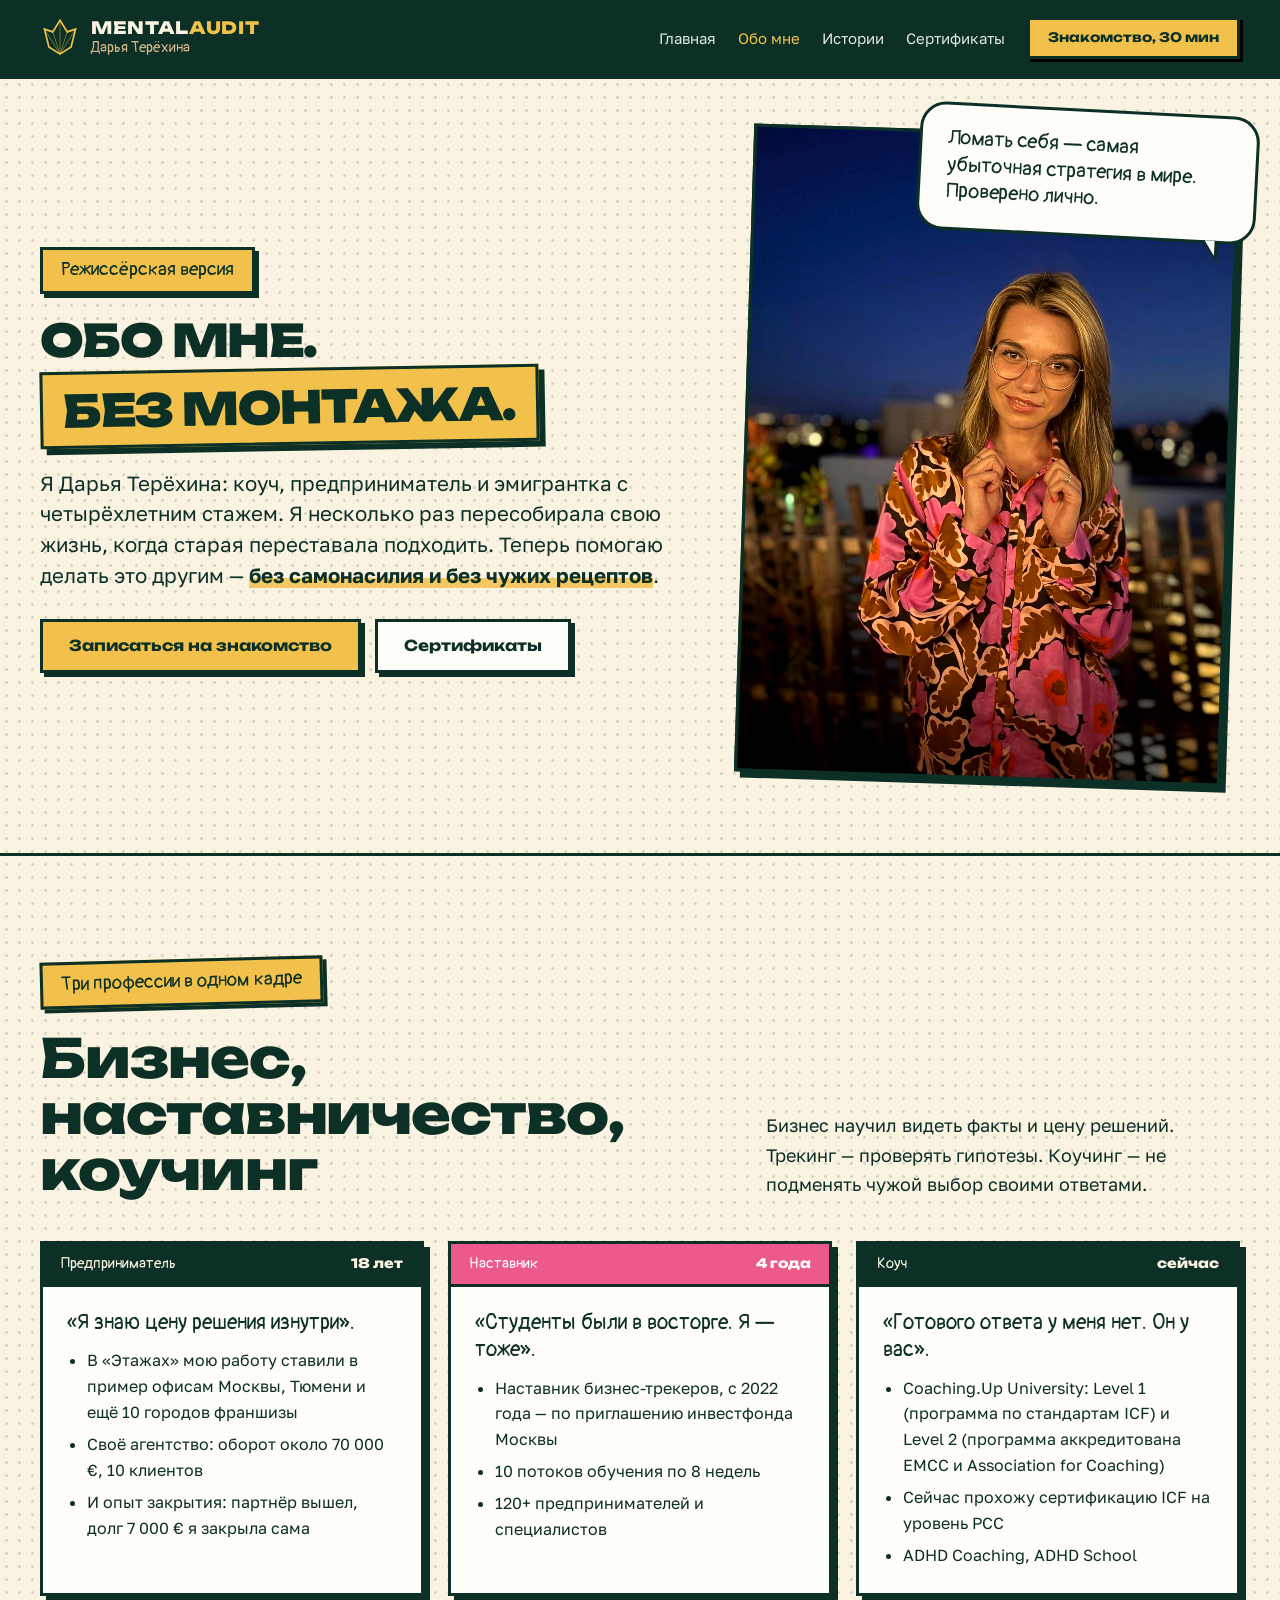
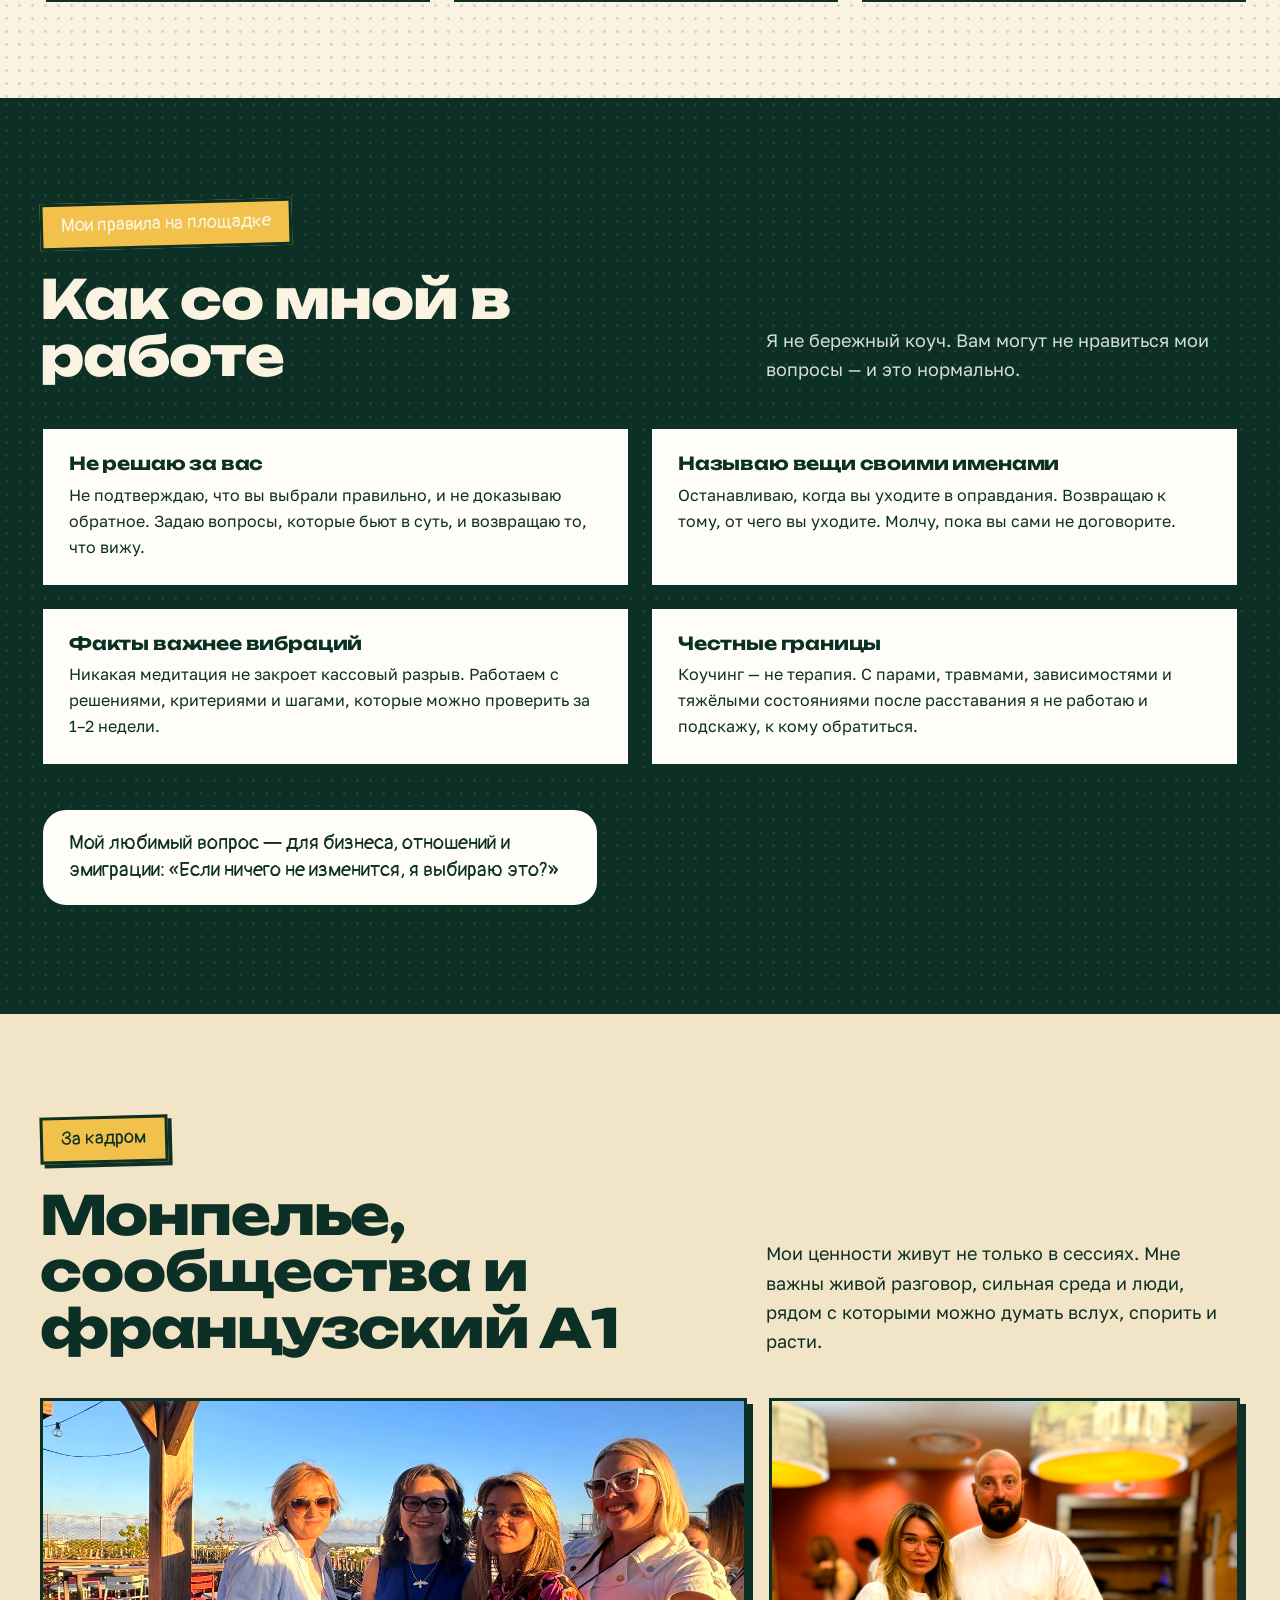
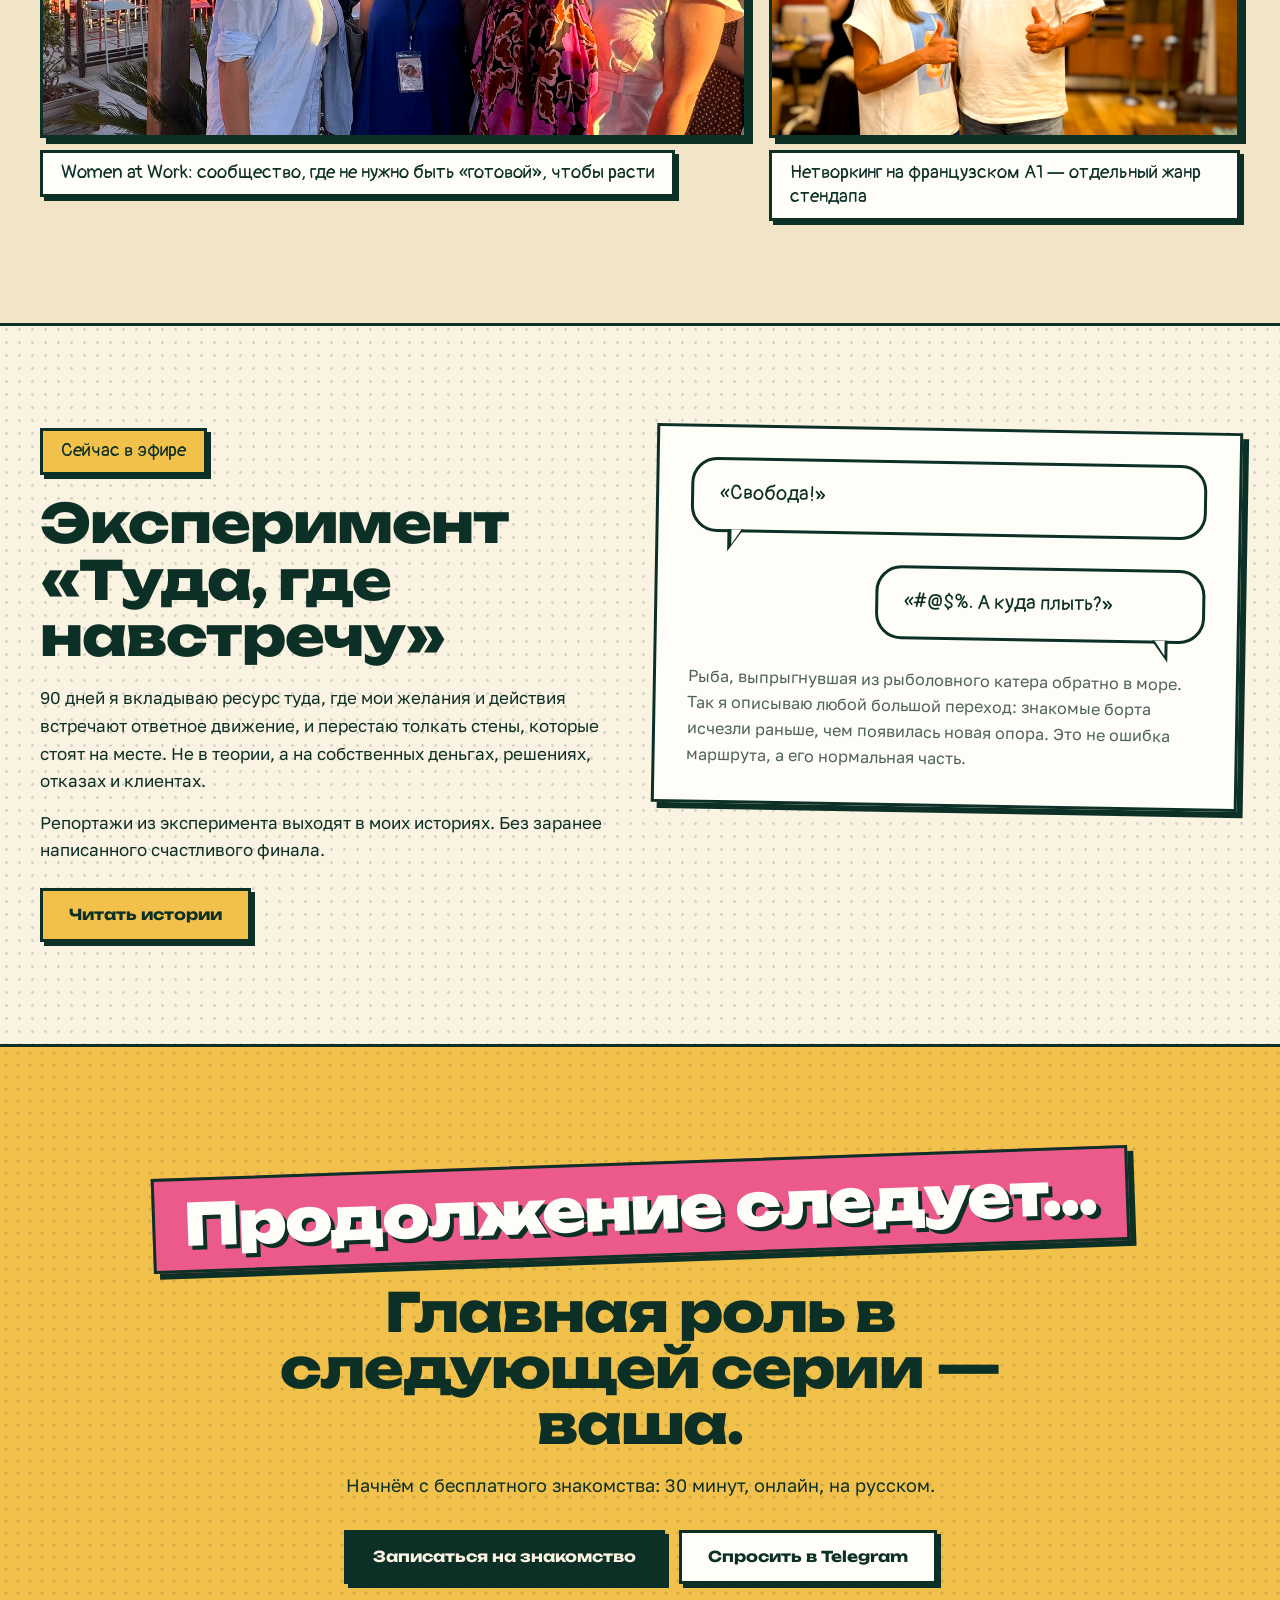
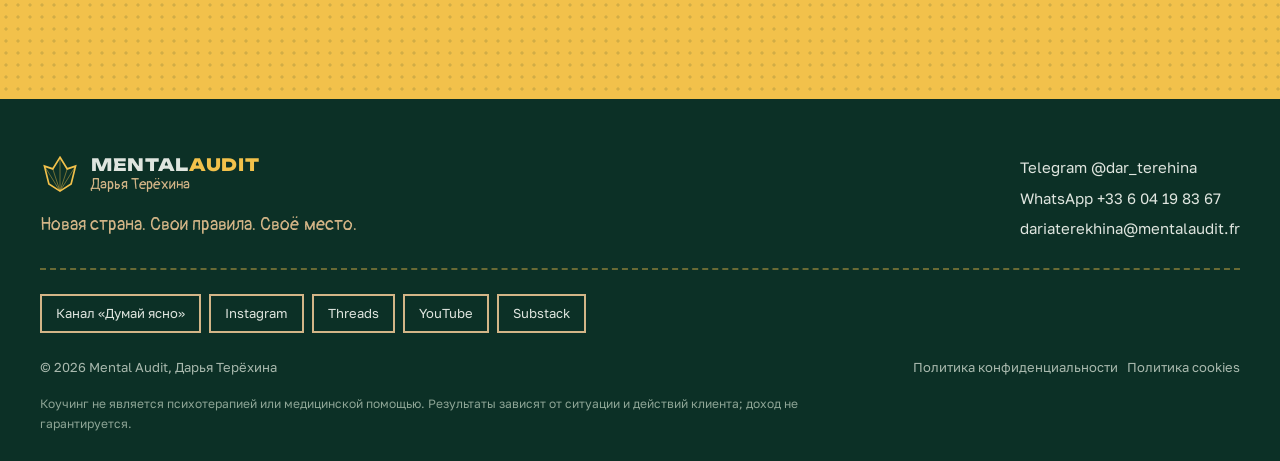
==== about.html @ e83bd6ad "Заголовки-плашки: место для Ё, одинаковые отступы на всех страницах Co-Authored-By: Claude Opus 5.5 " ====
<!doctype html>
<html lang="ru">
<head>
<meta charset="utf-8">
<meta name="viewport" content="width=device-width, initial-scale=1">
<meta name="color-scheme" content="light">
<meta name="theme-color" content="#0c3026">
<title>Обо мне. Режиссёрская версия | Дарья Терёхина, коуч для эмигрантов</title>
<meta name="description" content="Дарья Терёхина: 18 лет в бизнесе, 4 года наставничества, 4 года в эмиграции во Франции. Коучинг для эмигрантов без чужих рецептов.">
<meta property="og:title" content="Новая страна. Свои правила. Своё место.">
<meta property="og:description" content="Коуч для эмигрантов: работа, доход и жизнь в новой стране на своих условиях.">
<meta property="og:image" content="https://mentalaudit.fr/images/daria-portrait-collar.jpg">
<link rel="icon" type="image/svg+xml" href="mark.svg">
<link rel="preconnect" href="https://fonts.googleapis.com">
<link rel="preconnect" href="https://fonts.gstatic.com" crossorigin>
<link href="https://fonts.googleapis.com/css2?family=Golos+Text:wght@400;600;700&family=Pangolin&family=Unbounded:wght@700;800;900&display=swap" rel="stylesheet">
<link rel="stylesheet" href="style.css?v=20261119f">
</head>
<body>
<a class="skip" href="#main">К содержанию</a>
<header class="masthead">
  <div class="wrap">
    <a class="logo" href="index.html" aria-label="Mental Audit, на главную">
      <svg viewBox="0 0 72 72" fill="none" aria-hidden="true"><path d="M36 4 49 25 64 20 56 52 36 65 16 52 8 20 23 25 36 4Z" stroke="currentColor" stroke-width="3"/><path d="M36 4v61M8 20l28 45 28-45M23 25l13 40 13-40" stroke="currentColor" stroke-opacity=".5" stroke-width="1.6"/></svg>
      <span><b>MENTAL<span>AUDIT</span></b><small>Дарья Терёхина</small></span>
    </a>
    <nav class="nav" aria-label="Основная навигация">
      <a href="index.html">Главная</a>
      <a href="about.html" aria-current="page">Обо мне</a>
      <a href="blog.html">Истории</a>
      <a href="certificates.html">Сертификаты</a>
      <a class="btn btn-gold" href="https://cal.com/daria-mentalaudit/%D1%81%D0%B5%D1%81%D1%81%D0%B8%D1%8F-%D0%B7%D0%BD%D0%B0%D0%BA%D0%BE%D0%BC%D1%81%D1%82%D0%B2%D0%BE" target="_blank" rel="noopener">Знакомство, 30 мин</a>
    </nav>
  </div>
</header>

<main id="main">

<section class="subcover subcover-split">
  <div class="wrap cover-grid">
    <div>
      <span class="caption">Режиссёрская версия</span>
      <h1>Обо мне. <span>Без монтажа.</span></h1>
      <p class="lead">Я Дарья Терёхина: коуч, предприниматель и эмигрантка с четырёхлетним стажем. Я несколько раз пересобирала свою жизнь, когда старая переставала подходить. Теперь помогаю делать это другим — <strong>без самонасилия и без чужих рецептов</strong>.</p>
      <div class="cta-row">
        <a class="btn btn-gold" href="https://cal.com/daria-mentalaudit/%D1%81%D0%B5%D1%81%D1%81%D0%B8%D1%8F-%D0%B7%D0%BD%D0%B0%D0%BA%D0%BE%D0%BC%D1%81%D1%82%D0%B2%D0%BE" target="_blank" rel="noopener">Записаться на знакомство</a>
        <a class="btn" href="certificates.html">Сертификаты</a>
      </div>
    </div>
    <div class="cover-art">
      <div class="panel halftone cover-photo"><img src="images/daria-portrait.jpg" alt="Портрет Дарьи Терёхиной" fetchpriority="high"></div>
      <p class="bubble tail-right">Ломать себя — самая убыточная стратегия в мире. Проверено лично.</p>
    </div>
  </div>
</section>

<section class="scene">
  <div class="wrap">
    <div class="scene-head">
      <span class="caption">Три профессии в одном кадре</span>
      <h2>Бизнес, наставничество, коучинг</h2>
      <p>Бизнес научил видеть факты и цену решений. Трекинг — проверять гипотезы. Коучинг — не подменять чужой выбор своими ответами.</p>
    </div>
    <div class="seasons">
      <article class="frame season">
        <div class="frame-top"><span>Предприниматель</span><b>18 лет</b></div>
        <div class="frame-body">
          <p class="q">«Я знаю цену решения изнутри».</p>
          <ul><li>В «Этажах» мою работу ставили в пример офисам Москвы, Тюмени и ещё 10 городов франшизы</li><li>Своё агентство: оборот около 70 000 €, 10 клиентов</li><li>И опыт закрытия: партнёр вышел, долг 7 000 € я закрыла сама</li></ul>
        </div>
      </article>
      <article class="frame season">
        <div class="frame-top"><span>Наставник</span><b>4 года</b></div>
        <div class="frame-body">
          <p class="q">«Студенты были в восторге. Я — тоже».</p>
          <ul><li>Наставник бизнес-трекеров, с 2022 года — по приглашению инвестфонда Москвы</li><li>10 потоков обучения по 8 недель</li><li>120+ предпринимателей и специалистов</li></ul>
        </div>
      </article>
      <article class="frame season">
        <div class="frame-top"><span>Коуч</span><b>сейчас</b></div>
        <div class="frame-body">
          <p class="q">«Готового ответа у меня нет. Он у вас».</p>
          <ul><li>Coaching.Up University: Level 1 (программа по стандартам ICF) и Level 2 (программа аккредитована EMCC и Association for Coaching)</li><li>Сейчас прохожу сертификацию ICF на уровень PCC</li><li>ADHD Coaching, ADHD School</li></ul>
        </div>
      </article>
    </div>
  </div>
</section>

<section class="scene scene-ink">
  <div class="wrap">
    <div class="scene-head">
      <span class="caption">Мои правила на площадке</span>
      <h2>Как со мной в работе</h2>
      <p>Я не бережный коуч. Вам могут не нравиться мои вопросы — и это нормально.</p>
    </div>
    <div class="values">
      <article class="panel"><h3>Не решаю за вас</h3><p>Не подтверждаю, что вы выбрали правильно, и не доказываю обратное. Задаю вопросы, которые бьют в суть, и возвращаю то, что вижу.</p></article>
      <article class="panel"><h3>Называю вещи своими именами</h3><p>Останавливаю, когда вы уходите в оправдания. Возвращаю к тому, от чего вы уходите. Молчу, пока вы сами не договорите.</p></article>
      <article class="panel"><h3>Факты важнее вибраций</h3><p>Никакая медитация не закроет кассовый разрыв. Работаем с решениями, критериями и шагами, которые можно проверить за 1–2 недели.</p></article>
      <article class="panel"><h3>Честные границы</h3><p>Коучинг — не терапия. С парами, травмами, зависимостями и тяжёлыми состояниями после расставания я не работаю и подскажу, к кому обратиться.</p></article>
    </div>
    <div class="strip-out">
      <p class="bubble no-tail" style="color:var(--ink)">Мой любимый вопрос — для бизнеса, отношений и эмиграции: «Если ничего не изменится, я выбираю это?»</p>
    </div>
  </div>
</section>

<section class="scene scene-paper2">
  <div class="wrap">
    <div class="scene-head">
      <span class="caption">За кадром</span>
      <h2>Монпелье, сообщества и французский А1</h2>
      <p>Мои ценности живут не только в сессиях. Мне важны живой разговор, сильная среда и люди, рядом с которыми можно думать вслух, спорить и расти.</p>
    </div>
    <div class="photo-row">
      <figure><div class="halftone"><img src="images/daria-community.jpg" alt="Дарья на встрече женского предпринимательского сообщества Women at Work" loading="lazy"></div><figcaption class="caption paper">Women at Work: сообщество, где не нужно быть «готовой», чтобы расти</figcaption></figure>
      <figure><div class="halftone"><img src="images/daria-networking.jpg" alt="Дарья на профессиональной встрече" loading="lazy" style="object-position:center 25%"></div><figcaption class="caption paper">Нетворкинг на французском А1 — отдельный жанр стендапа</figcaption></figure>
    </div>
  </div>
</section>

<section class="scene">
  <div class="wrap two">
    <div>
      <span class="caption">Сейчас в эфире</span>
      <h2 style="margin:20px 0 20px">Эксперимент «Туда, где навстречу»</h2>
      <p>90 дней я вкладываю ресурс туда, где мои желания и действия встречают ответное движение, и перестаю толкать стены, которые стоят на месте. Не в теории, а на собственных деньгах, решениях, отказах и клиентах.</p>
      <p>Репортажи из эксперимента выходят в моих историях. Без заранее написанного счастливого финала.</p>
      <div class="cta-row" style="margin-top:24px"><a class="btn btn-gold" href="blog.html">Читать истории</a></div>
    </div>
    <div class="panel panel-pad" style="transform:rotate(1deg)">
      <p class="bubble">«Свобода!»</p>
      <p class="bubble tail-right" style="margin:30px 0 0 auto;max-width:330px">«#@$%. А куда плыть?»</p>
      <p class="narr" style="margin-top:28px;font-size:16px;color:var(--muted)">Рыба, выпрыгнувшая из рыболовного катера обратно в море. Так я описываю любой большой переход: знакомые борта исчезли раньше, чем появилась новая опора. Это не ошибка маршрута, а его нормальная часть.</p>
    </div>
  </div>
</section>

<section class="finale scene-gold">
  <div class="wrap">
    <span class="sfx">Продолжение следует…</span>
    <h2>Главная роль в следующей серии — ваша.</h2>
    <p>Начнём с бесплатного знакомства: 30 минут, онлайн, на русском.</p>
    <div class="cta-row">
      <a class="btn btn-ink" href="https://cal.com/daria-mentalaudit/%D1%81%D0%B5%D1%81%D1%81%D0%B8%D1%8F-%D0%B7%D0%BD%D0%B0%D0%BA%D0%BE%D0%BC%D1%81%D1%82%D0%B2%D0%BE" target="_blank" rel="noopener">Записаться на знакомство</a>
      <a class="btn" href="https://t.me/dar_terehina" target="_blank" rel="noopener">Спросить в Telegram</a>
    </div>
  </div>
</section>
</main>

<footer class="footer">
  <div class="wrap">
    <div class="footer-top">
      <div>
        <a class="logo" href="index.html"><svg viewBox="0 0 72 72" fill="none" aria-hidden="true"><path d="M36 4 49 25 64 20 56 52 36 65 16 52 8 20 23 25 36 4Z" stroke="currentColor" stroke-width="3"/><path d="M36 4v61M8 20l28 45 28-45M23 25l13 40 13-40" stroke="currentColor" stroke-opacity=".5" stroke-width="1.6"/></svg><span><b>MENTAL<span>AUDIT</span></b><small>Дарья Терёхина</small></span></a>
        <p>Новая страна. Свои правила. Своё место.</p>
      </div>
      <div class="footer-contacts">
        <a href="https://t.me/dar_terehina" target="_blank" rel="noopener">Telegram @dar_terehina</a>
        <a href="https://wa.me/33604198367" target="_blank" rel="noopener">WhatsApp +33 6 04 19 83 67</a>
        <a href="mailto:dariaterekhina@mentalaudit.fr">dariaterekhina@mentalaudit.fr</a>
      </div>
    </div>
    <div class="socials" aria-label="Социальные сети">
      <a href="https://t.me/thinkclearly_now" target="_blank" rel="noopener">Канал «Думай ясно»</a>
      <a href="https://www.instagram.com/dar_terekhina" target="_blank" rel="noopener">Instagram</a>
      <a href="https://www.threads.com/@dar_terekhina" target="_blank" rel="noopener">Threads</a>
      <a href="https://youtube.com/@dar_terekhina" target="_blank" rel="noopener">YouTube</a>
      <a href="https://dariaterehina.substack.com" target="_blank" rel="noopener">Substack</a>
    </div>
    <div class="footer-bottom">
      <span>© 2026 Mental Audit, Дарья Терёхина</span>
      <span><a href="https://docs.google.com/document/d/1q0NrdJZFEnXhmR4tX918Z0RPZUDRDrlL/edit?usp=drive_link" target="_blank" rel="noopener">Политика конфиденциальности</a> &nbsp; <a href="https://docs.google.com/document/d/1GY1hgu3mqL7DzoUqWoynKWMrRLRtPLpX/edit?usp=drive_link" target="_blank" rel="noopener">Политика cookies</a></span>
    </div>
    <p class="legal">Коучинг не является психотерапией или медицинской помощью. Результаты зависят от ситуации и действий клиента; доход не гарантируется.</p>
  </div>
</footer>
</body>
</html>
---- style.css ----
/* ==========================================================
   MENTAL AUDIT · Дарья Терёхина — комикс-тизер
   Бренд: тёмно-зелёная «тушь», золото, бумага. Акцент — розовый
   из фирменной рубашки на фото. Шрифты: Unbounded (обложка),
   Pangolin (леттеринг пузырей), Golos Text (текст).
   ========================================================== */
:root{
  --ink:#0c3026;        /* тушь — фирменный тёмно-зелёный */
  --ink-2:#153e31;
  --paper:#fbf3e2;      /* газетная бумага */
  --paper-2:#f2e4c6;
  --white:#fffdf7;
  --gold:#f2c14b;       /* фирменное золото, напечатанное ярче */
  --gold-soft:#d3b587;
  --pink:#ec5a8c;       /* розовый из рубашки — только для взрывов */
  --sage:#6f8f7c;
  --muted:#4d6359;
  --line:3px;
  --shadow:6px 6px 0 var(--ink);
  --shadow-sm:4px 4px 0 var(--ink);
  --dots:radial-gradient(rgba(12,48,38,.16) 1.2px, transparent 1.6px);
}
*{box-sizing:border-box}
html{scroll-behavior:smooth}
body{margin:0;background:var(--paper);background-image:var(--dots);background-size:13px 13px;color:var(--ink);font:400 17px/1.62 'Golos Text',Arial,sans-serif;overflow-x:hidden}
img{max-width:100%;display:block}
a{color:inherit}
h1,h2,h3,p{margin:0}
h2{font:800 clamp(30px,4.2vw,54px)/1.05 'Unbounded',Arial,sans-serif;letter-spacing:-.02em}
h3{font:700 clamp(19px,1.7vw,23px)/1.2 'Unbounded',Arial,sans-serif;letter-spacing:-.01em}
p+p{margin-top:14px}
ul{margin:0;padding-left:20px}
:focus-visible{outline:3px solid var(--pink);outline-offset:3px}
::selection{background:var(--gold);color:var(--ink)}
.wrap{width:min(100% - 48px,1200px);margin-inline:auto}
.skip{position:absolute;left:-999px;top:8px;background:var(--gold);padding:8px 14px;border:var(--line) solid var(--ink);z-index:100}
.skip:focus{left:8px}

/* ---------- Комикс-примитивы ---------- */
.panel{background:var(--white);border:var(--line) solid var(--ink);box-shadow:var(--shadow);position:relative}
.panel-pad{padding:26px 26px 28px}
.caption{display:inline-block;background:var(--gold);border:var(--line) solid var(--ink);padding:6px 14px 7px;font:400 19px/1.25 'Pangolin',cursive;box-shadow:var(--shadow-sm)}
.caption.paper{background:var(--white)}
.caption.ink{background:var(--ink);color:var(--paper)}
.bubble{position:relative;background:var(--white);border:var(--line) solid var(--ink);border-radius:26px;padding:16px 20px 17px;font:400 clamp(18px,1.6vw,21px)/1.3 'Pangolin',cursive}
.bubble::before,.bubble::after{content:'';position:absolute;width:0;height:0;border-style:solid}
.bubble::before{left:34px;bottom:-22px;border-width:22px 16px 0 0;border-color:var(--ink) transparent transparent transparent}
.bubble::after{left:37.5px;bottom:-15px;border-width:15px 10.5px 0 0;border-color:var(--white) transparent transparent transparent}
.bubble.tail-right::before{left:auto;right:34px;border-width:22px 0 0 16px;border-color:var(--ink) transparent transparent transparent}
.bubble.tail-right::after{left:auto;right:37.5px;border-width:15px 0 0 10.5px;border-color:var(--white) transparent transparent transparent}
.bubble.no-tail::before,.bubble.no-tail::after{display:none}
.thought{border-radius:50px}
.burst{display:flex;align-items:center;justify-content:center;text-align:center;width:172px;aspect-ratio:1;background:var(--pink);color:var(--white);font:800 12px/1.2 'Unbounded',sans-serif;padding:36px;clip-path:polygon(50% 0,59% 18%,79% 6%,76% 27%,97% 25%,84% 42%,100% 55%,80% 63%,90% 83%,69% 79%,64% 100%,50% 85%,36% 100%,31% 79%,10% 83%,20% 63%,0 55%,16% 42%,3% 25%,24% 27%,21% 6%,41% 18%);filter:drop-shadow(4px 4px 0 var(--ink))}
.halftone{position:relative;overflow:hidden;background:var(--ink)}
.halftone img{width:100%;height:100%;object-fit:cover;filter:contrast(1.12) saturate(1.15)}

.sfx{font:900 clamp(26px,3vw,40px)/1 'Unbounded',sans-serif;color:var(--gold);-webkit-text-stroke:2px var(--ink);text-shadow:3px 3px 0 var(--ink);letter-spacing:-.02em}

/* ---------- Кнопки ---------- */
.btn{display:inline-flex;align-items:center;justify-content:center;gap:10px;min-height:54px;padding:12px 22px;border:var(--line) solid var(--ink);box-shadow:var(--shadow-sm);font:700 15px/1.2 'Unbounded',sans-serif;text-decoration:none;text-align:center;transition:transform .12s,box-shadow .12s;background:var(--white);color:var(--ink)}
.btn:hover{transform:translate(-2px,-2px);box-shadow:6px 6px 0 var(--ink)}
.btn:active{transform:translate(4px,4px);box-shadow:0 0 0 var(--ink)}
.btn-gold{background:var(--gold)}
.btn-ink{background:var(--ink);color:var(--paper)}
.btn-pink{background:var(--pink);color:var(--white)}
.link{font-weight:700;text-decoration:underline;text-decoration-thickness:2px;text-underline-offset:4px}
.link:hover{color:var(--pink)}

/* ---------- Шапка ---------- */
.masthead{background:var(--ink);color:var(--paper);border-bottom:var(--line) solid var(--ink);position:relative;z-index:20}
.masthead .wrap{display:flex;align-items:center;justify-content:space-between;gap:18px;min-height:76px;flex-wrap:wrap;padding-block:10px}
.logo{display:inline-flex;align-items:center;gap:11px;text-decoration:none}
.logo svg{width:40px;height:40px;color:var(--gold);flex-shrink:0}
.logo b{display:block;font:800 17px/1 'Unbounded',sans-serif;letter-spacing:.04em}
.logo b span{color:var(--gold)}
.logo small{display:block;font:400 15px/1.1 'Pangolin',cursive;color:var(--gold-soft);margin-top:4px}
.nav{display:flex;align-items:center;gap:6px 22px;flex-wrap:wrap}
.nav a{text-decoration:none;font-size:15px;color:#dfe6df}
.nav a:hover,.nav a[aria-current]{color:var(--gold)}
.nav .btn{min-height:42px;padding:8px 14px;font-size:13px;color:var(--ink);box-shadow:3px 3px 0 #000}

/* ---------- Обложка ---------- */
.cover{padding:44px 0 70px;position:relative;overflow:hidden}
.cover-grid{display:grid;grid-template-columns:minmax(0,1.12fr) minmax(0,.88fr);gap:44px;align-items:center}
.issue{display:flex;flex-wrap:wrap;gap:10px;align-items:center;margin-bottom:24px}
.issue .caption{transform:rotate(-2deg)}
.headline{display:flex;flex-direction:column;align-items:flex-start;gap:12px;margin:0 0 30px;font:900 clamp(34px,4.3vw,60px)/1 'Unbounded',Arial,sans-serif;letter-spacing:-.035em;text-transform:uppercase}
@media (min-width:1001px){.headline span{white-space:nowrap}}
.headline span{display:block;border:var(--line) solid var(--ink);box-shadow:var(--shadow);padding:.07em .2em .1em;transform-origin:left center}
.headline span:nth-child(1){background:var(--ink);color:var(--paper);transform:rotate(-1.6deg)}
.headline span:nth-child(2){background:var(--gold);transform:rotate(.9deg) translateX(.35em)}
.headline span:nth-child(3){background:var(--white);transform:rotate(-.7deg) translateX(.1em)}
.lead{font-size:clamp(18px,1.6vw,21px);line-height:1.5;max-width:560px;margin-bottom:28px}
.lead strong{background:linear-gradient(transparent 58%,rgba(242,193,75,.85) 58%);font-weight:700}
.cta-row{display:flex;flex-wrap:wrap;gap:14px;align-items:center}
.cover-note{margin-top:18px;font:400 17px/1.3 'Pangolin',cursive;color:var(--muted)}
.cover-art{position:relative;padding:0 10px 40px 0}
.cover-photo{aspect-ratio:3/4;transform:rotate(1.8deg)}
.cover-photo img{object-position:center 22%}
.cover-art .bubble{position:absolute;right:-34px;left:auto;top:26px;max-width:260px;transform:rotate(3deg);z-index:2}
.cover-art .burst{position:absolute;right:4px;bottom:6px;z-index:3;transform:rotate(9deg)}
.cover-art .caption{position:absolute;left:-14px;bottom:56px;z-index:2;max-width:250px;transform:rotate(-1.5deg)}

/* одно оркестрованное появление обложки */
@media (prefers-reduced-motion:no-preference){
  .headline span{animation:slam .45s cubic-bezier(.2,1.4,.4,1) both}
  .headline span:nth-child(2){animation-delay:.18s}
  .headline span:nth-child(3){animation-delay:.36s}
  .cover-art .burst{animation:pop .4s .7s cubic-bezier(.2,1.6,.4,1) both}
}
@keyframes slam{from{opacity:0;transform:scale(1.35) rotate(-6deg)}}
@keyframes pop{from{opacity:0;transform:scale(.2) rotate(-40deg)}}

/* ---------- Секции-«кадры» ---------- */
.scene{padding:clamp(64px,8vw,110px) 0}
.scene-ink{background:var(--ink);color:var(--paper);background-image:radial-gradient(rgba(242,193,75,.12) 1.2px,transparent 1.6px);background-size:13px 13px}
.scene-gold{background:var(--gold);background-image:radial-gradient(rgba(12,48,38,.14) 1.4px,transparent 1.8px);background-size:12px 12px;border-block:var(--line) solid var(--ink)}
.scene-paper2{background-color:var(--paper-2);border-block:var(--line) solid var(--ink)}
.scene-head{display:grid;grid-template-columns:minmax(0,1fr) minmax(0,.7fr);gap:24px 50px;align-items:end;margin-bottom:42px}
.scene-head .caption{grid-column:1/-1;justify-self:start;transform:rotate(-1.5deg)}
.scene-head p{font-size:18px;max-width:470px}
.scene-ink .scene-head p{color:#d5ddd6}
.scene-ink .panel,.scene-ink .frame{color:var(--ink)}
.scene-ink .frame.dark{color:var(--paper)}

/* Узнаёте сюжет: кадры с репликами */
.plot{display:grid;grid-template-columns:repeat(2,minmax(0,1fr));gap:26px}
.plot .panel{display:flex;flex-direction:column;gap:22px;min-height:290px}
.plot .panel:nth-child(odd){transform:rotate(-.6deg)}
.plot .panel:nth-child(even){transform:rotate(.6deg)}
.plot .bubble{align-self:flex-start;margin-bottom:12px}
.plot .narr{margin-top:auto;font-size:16px;color:var(--muted);border-top:2px dashed rgba(12,48,38,.35);padding-top:14px}
.plot .panel:nth-child(2){background:var(--paper-2)}
.plot .panel:nth-child(3){background:#e6efe8}

/* В предыдущих сериях: стрип */
.strip{display:grid;grid-template-columns:repeat(6,minmax(0,1fr));gap:20px}
.frame{grid-column:span 2;display:flex;flex-direction:column;background:var(--white);border:var(--line) solid var(--ink);box-shadow:var(--shadow);overflow:hidden}
.frame.wide{grid-column:span 3}
.frame-top{display:flex;justify-content:space-between;align-items:center;gap:10px;padding:9px 14px;background:var(--gold);border-bottom:var(--line) solid var(--ink);font:400 17px/1.2 'Pangolin',cursive}
.frame-top b{font:800 13px/1 'Unbounded',sans-serif}
.frame-body{padding:18px 18px 20px;display:flex;flex-direction:column;gap:12px;flex:1;font-size:16px}
.frame-body h3{font-size:19px}
.frame .sfx{font-size:30px}
.frame.dark{background:var(--ink);color:var(--paper)}
.frame.dark .frame-top{background:var(--pink);color:var(--white)}
.frame.photo .halftone{height:220px}
.strip-out{display:flex;flex-wrap:wrap;align-items:center;gap:18px 26px;margin-top:40px}
.strip-out .bubble{max-width:560px}

/* Сюжетный поворот: два кадра */
.vs{display:grid;grid-template-columns:minmax(0,1fr) auto minmax(0,1fr);gap:22px;align-items:stretch}
.vs .panel{padding:28px}
.vs h3{margin-bottom:16px}
.vs ul{list-style:none;padding:0;display:grid;gap:10px}
.vs li{font:400 20px/1.3 'Pangolin',cursive;padding-left:30px;position:relative}
.vs .advice li::before{content:'✕';position:absolute;left:0;color:var(--pink);font:900 18px/1.4 'Unbounded',sans-serif}
.vs .ours li::before{content:'✓';position:absolute;left:0;color:var(--sage);font:900 18px/1.4 'Unbounded',sans-serif}
.vs .advice li{text-decoration:line-through;text-decoration-color:var(--pink);text-decoration-thickness:2px}
.vs .ours{background:var(--gold)}
.vs-mid{align-self:center}
.vs-mid .burst{width:110px;font-size:14px;padding:22px}

/* Кастинг: три сезона */
.seasons{display:grid;grid-template-columns:repeat(3,minmax(0,1fr));gap:24px}
.seasons .frame,.series .frame{grid-column:auto}
.season{display:flex;flex-direction:column}
.season .frame-top{background:var(--ink);color:var(--paper)}
.season:nth-child(2) .frame-top{background:var(--pink);color:var(--white)}
.season .q{font:400 21px/1.3 'Pangolin',cursive}
.season .who{color:var(--muted);font-size:15px}
.season ul{font-size:16px;display:grid;gap:6px}

/* Вырезанные сцены */
.cut{display:grid;grid-template-columns:minmax(0,1fr) minmax(0,1fr);gap:26px;align-items:start}
.cut-list{list-style:none;padding:0;display:grid;gap:12px}
.cut-list li{background:var(--white);border:var(--line) solid var(--ink);padding:12px 16px 12px 52px;position:relative;font-weight:600;box-shadow:var(--shadow-sm)}
.cut-list li::before{content:'';position:absolute;left:14px;top:50%;width:24px;height:24px;margin-top:-12px;background:var(--pink);clip-path:polygon(20% 0,50% 30%,80% 0,100% 20%,70% 50%,100% 80%,80% 100%,50% 70%,20% 100%,0 80%,30% 50%,0 20%)}
.secret{background:var(--ink);color:var(--paper);padding:30px 28px}
.secret h3{color:var(--gold);margin-bottom:14px}
.secret .bubble{color:var(--ink);margin-top:22px}

/* Главная героиня */
.hero-grid{display:grid;grid-template-columns:minmax(0,.8fr) minmax(0,1.2fr);gap:50px;align-items:center}
.hero-photo{aspect-ratio:4/5;transform:rotate(-1.5deg)}
.hero-photo img{object-position:center 20%}
.facts{display:grid;grid-template-columns:repeat(3,minmax(0,1fr));gap:14px;margin:26px 0}
.fact{background:var(--white);border:var(--line) solid var(--ink);box-shadow:var(--shadow-sm);padding:14px 14px 16px;color:var(--ink)}
.fact b{display:block;font:900 clamp(26px,2.6vw,36px)/1 'Unbounded',sans-serif;margin-bottom:6px}
.fact span{font-size:14px;line-height:1.35;display:block}
.creds{font-size:15px;color:var(--muted);border-left:5px solid var(--gold);padding-left:14px;margin:20px 0 24px}
.scene-ink .creds{color:#cfd8d1}

/* Билеты на премьеру */
.tickets{display:grid;grid-template-columns:repeat(3,minmax(0,1fr));gap:24px;align-items:stretch}
.ticket{position:relative;background:var(--white);border:var(--line) solid var(--ink);box-shadow:var(--shadow);display:flex;flex-direction:column}
.ticket::before,.ticket::after{content:'';position:absolute;top:118px;width:26px;height:26px;border-radius:50%;background:var(--paper-2);border:var(--line) solid var(--ink)}
.ticket::before{left:-15px;clip-path:inset(0 0 0 50%)}
.ticket::after{right:-15px;clip-path:inset(0 50% 0 0)}
.ticket-head{padding:22px 24px 18px;border-bottom:3px dashed var(--ink);min-height:130px}
.ticket-head small{display:block;font:400 17px/1.2 'Pangolin',cursive;color:var(--muted);margin-bottom:8px}
.ticket-body{padding:22px 24px 24px;display:flex;flex-direction:column;gap:14px;flex:1}
.ticket-body ul{font-size:15px;display:grid;gap:5px}
.price{font:900 34px/1 'Unbounded',sans-serif;letter-spacing:-.02em}
.price small{display:block;font:400 15px/1.35 'Golos Text',sans-serif;letter-spacing:0;margin-top:8px;color:var(--muted)}
.ticket .btn{margin-top:auto}
.ticket.main{background:var(--gold);transform:translateY(-10px)}
.ticket.main .ticket-head small,.ticket.main .price small{color:var(--ink)}
.ticket.dark{background:var(--ink);color:var(--paper)}
.ticket.dark .ticket-head{border-bottom-color:var(--gold)}
.ticket.dark small,.ticket.dark .price small{color:#cbd6ce}
.ticket-note{margin-top:30px;font-size:15px;max-width:860px}

/* FAQ */
.faq{display:grid;gap:14px;max-width:900px}
.faq details{background:var(--white);border:var(--line) solid var(--ink);box-shadow:var(--shadow-sm)}
.faq summary{list-style:none;cursor:pointer;padding:16px 56px 16px 20px;font-weight:700;position:relative}
.faq summary::-webkit-details-marker{display:none}
.faq summary::after{content:'+';position:absolute;right:16px;top:50%;transform:translateY(-50%);width:28px;height:28px;display:grid;place-items:center;background:var(--gold);border:2px solid var(--ink);font:800 16px/1 'Unbounded',sans-serif}
.faq details[open] summary::after{content:'–';background:var(--pink);color:var(--white)}
.faq details p{padding:0 20px 18px;font-size:16px}

/* Финал */
.finale{text-align:center;padding:clamp(70px,9vw,120px) 0}
.finale .sfx{font-size:clamp(30px,4.6vw,58px);display:inline-block;margin-bottom:26px;color:var(--white);-webkit-text-stroke:0;text-shadow:4px 4px 0 var(--ink);background:var(--pink);border:var(--line) solid var(--ink);padding:.18em .4em .24em;transform:rotate(-2deg);box-shadow:var(--shadow)}
.finale h2{margin:0 auto 18px;max-width:900px}
.finale p{max-width:620px;margin:0 auto 30px;font-size:18px}
.finale .cta-row{justify-content:center}

/* ---------- Подстраницы ---------- */
.subcover{padding:52px 0 64px;border-bottom:var(--line) solid var(--ink)}
.subcover h1{font:900 clamp(36px,5.6vw,76px)/1 'Unbounded',sans-serif;letter-spacing:-.035em;text-transform:uppercase;margin:18px 0 24px;max-width:1000px}
.subcover h1 span{background:var(--gold);border:var(--line) solid var(--ink);box-shadow:var(--shadow);padding:0 .15em;display:inline-block;transform:rotate(-1deg)}
.subcover .lead{max-width:720px}
.two{display:grid;grid-template-columns:minmax(0,1fr) minmax(0,1fr);gap:28px;align-items:start}
.photo-row{display:grid;grid-template-columns:1.2fr .8fr;gap:22px}
.photo-row .halftone{height:340px;border:var(--line) solid var(--ink);box-shadow:var(--shadow)}
.photo-row figure{margin:0}
.photo-row figcaption{margin-top:12px}
.values{display:grid;grid-template-columns:repeat(2,minmax(0,1fr));gap:18px}
.values .panel{padding:20px 22px}
.values h3{font-size:18px;margin-bottom:8px}
.values p{font-size:16px}
.series{display:grid;grid-template-columns:repeat(3,minmax(0,1fr));gap:22px}
.series .frame-body p{color:var(--muted)}
.series .soon{font:400 18px/1.2 'Pangolin',cursive;color:var(--pink)}
.series a.frame{text-decoration:none;transition:transform .12s}
.series a.frame:hover{transform:translate(-2px,-2px)}
.channels{display:grid;grid-template-columns:repeat(3,minmax(0,1fr));gap:22px}
.channels .panel{padding:22px;display:flex;flex-direction:column;gap:12px}
.channels .btn{margin-top:auto;align-self:flex-start}
.dossier{display:grid;gap:28px}
.year{display:flex;align-items:center;gap:16px;margin:10px 0 -6px}
.year b{font:900 34px/1 'Unbounded',sans-serif}
.year::after{content:'';flex:1;height:3px;background:var(--ink)}
.doc{display:grid;grid-template-columns:minmax(200px,.75fr) minmax(0,1.25fr);gap:26px;align-items:center;padding:20px}
.doc-img{background:var(--paper-2);border:2px solid var(--ink);min-height:200px;display:grid;place-items:center;padding:10px}
.doc-img img{max-height:250px;width:auto;object-fit:contain}
.doc h3{margin:8px 0 12px}
.doc p{font-size:15px}
.doc .who{font:400 18px/1.2 'Pangolin',cursive;color:var(--muted)}

/* ---------- Подвал ---------- */
.footer{background:var(--ink);color:#dfe5df;padding:50px 0 28px;border-top:var(--line) solid var(--ink)}
.footer-top{display:flex;flex-wrap:wrap;justify-content:space-between;gap:30px;padding-bottom:28px;border-bottom:2px dashed rgba(242,193,75,.4)}
.footer-top p{margin-top:10px;font:400 18px/1.3 'Pangolin',cursive;color:var(--gold-soft)}
.footer a{text-decoration:none}
.footer a:hover{color:var(--gold)}
.footer-contacts{display:grid;gap:6px;font-size:15px}
.socials{display:flex;flex-wrap:wrap;gap:8px;margin:24px 0}
.socials a{border:2px solid var(--gold-soft);padding:5px 12px;font-size:13px}
.footer-bottom{display:flex;flex-wrap:wrap;justify-content:space-between;gap:12px;font-size:13px;color:#a9b9ae}
.legal{font-size:12px;color:#8ea596;margin-top:16px;max-width:820px}

/* ---------- Адаптив ---------- */
@media (max-width:1000px){
  .cover-grid,.hero-grid{grid-template-columns:1fr}
  .cover-art{max-width:470px;margin:20px auto 0;padding-right:0}
  .cover-art .bubble{right:-6px}
  .strip{grid-template-columns:repeat(2,minmax(0,1fr))}
  .frame,.frame.wide{grid-column:span 1}
  .tickets,.seasons,.series,.channels{grid-template-columns:1fr 1fr}
  .ticket.main{transform:none}
  .hero-photo{max-width:420px}
}
@media (max-width:760px){
  body{font-size:16px}
  .wrap{width:min(100% - 32px,1200px)}
  .scene-head,.plot,.vs,.cut,.two,.photo-row,.values,.doc{grid-template-columns:1fr}
  .vs-mid{justify-self:center}
  .tickets,.seasons,.series,.channels,.strip{grid-template-columns:1fr}
  .plot .panel{min-height:0;transform:none!important}
  .facts{grid-template-columns:1fr 1fr 1fr;gap:8px}
  .fact{padding:10px}
  .fact span{font-size:12px}
  .nav{gap:4px 14px}
  .nav a{font-size:14px}
  .headline span:nth-child(2){transform:rotate(.9deg) translateX(.15em)}
  .cover-art .burst{width:136px;padding:26px;font-size:10px;right:-4px}
  .cover-art .bubble{max-width:210px;top:8px;right:-4px}
  .ticket::before,.ticket::after{display:none}
  .cta-row .btn{flex:1 1 220px}
}
@media (prefers-reduced-motion:reduce){html{scroll-behavior:auto}*{animation:none!important;transition:none!important}}
.subcover-split h1{font-size:clamp(34px,4.6vw,64px)}
.subcover-split .cover-art{padding-bottom:10px}
@media (max-width:760px){.fact b{font-size:22px}}

/* путь эмигранта */
.burst span{display:block;transform:translateY(2px)}
.arc-panel{padding:16px 18px 6px;margin-bottom:28px}
.arc-panel svg{width:100%;height:auto;display:block}
.acts-c{display:grid;grid-template-columns:repeat(3,minmax(0,1fr));gap:22px}
.acts-c .frame{grid-column:auto}
.frame.gold{background:var(--gold)}
.frame.gold .frame-top{background:var(--ink);color:var(--paper)}
.sfx.pink{color:var(--pink);-webkit-text-stroke:2px var(--paper);text-shadow:3px 3px 0 #000}
.sfx.white{color:var(--white)}
.promise-c{margin-top:40px;max-width:860px;font-size:clamp(20px,2vw,26px)}
@media (max-width:760px){.acts-c{grid-template-columns:1fr}.arc-panel{padding:8px}}
.cover-art .burst span{transform:rotate(-9deg)}

/* правки обложки и пути */
.headline span:nth-child(2){margin-bottom:12px}
.stages-m{display:none}
.arc-note{margin:4px 0 28px;max-width:820px;font-size:16px;background:var(--white);border:var(--line) solid var(--ink);box-shadow:var(--shadow-sm);padding:14px 18px}
.arc-note b{color:var(--pink)}
@media (max-width:760px){
  .arc-panel{display:none}
  .stages-m{display:grid;gap:8px;margin:0 0 22px;padding:16px 16px 16px 40px;background:var(--white);border:var(--line) solid var(--ink);box-shadow:var(--shadow-sm);font:400 19px/1.3 'Pangolin',cursive}
  .stages-m .coach{background:var(--pink);color:var(--white);padding:4px 8px}
}
.stages-m li::marker{color:var(--ink)}
/* пузырь на обложке: дальше от головы, правее и выше */
@media (min-width:1001px){.cover-art .bubble{right:-64px;top:-22px;max-width:340px}}
@media (min-width:1001px) and (max-width:1280px){.cover-art .bubble{right:-18px}}

/* этапы кривой культурного шока */
.stages{display:grid;grid-template-columns:repeat(3,minmax(0,1fr));gap:22px}
.stages .frame{grid-column:auto}
.stage .q{font:400 21px/1.3 'Pangolin',cursive}
.coach-help{margin-top:auto;background:var(--paper-2);border:2px solid var(--ink);padding:10px 12px;font-size:15px}
.coach-help b{color:var(--ink)}
.small-note{font-size:13px;color:var(--muted)}
.stage.key .frame-top{background:var(--pink);color:var(--white)}
.stage.key .coach-help{background:var(--gold)}
@media (max-width:1000px){.stages{grid-template-columns:1fr 1fr}}
@media (max-width:760px){.stages{grid-template-columns:1fr}}

/* кадры «Февраль 2022» и «Сейчас»: белые, с розовой шапкой */
.frame.accent .frame-top{background:var(--pink);color:var(--white)}

/* iPhone: реплика над фото, не закрывает лицо */
@media (max-width:760px){
  .cover-art{display:flex;flex-direction:column;padding:0 0 18px;max-width:440px}
  .cover-art .bubble{position:relative;order:-1;top:auto;right:auto;left:auto;max-width:none;align-self:stretch;margin:0 6px 30px;transform:rotate(-1.2deg);font-size:19px}
  .cover-art .cover-photo{transform:rotate(1deg);margin:0 4px}
  .cover-art .burst{right:12px;bottom:4px;width:124px;padding:24px}
}

/* Воздух внутри плашек: текст не прилипает к краям */
.caption{padding:8px 18px 9px}
.bubble{padding:20px 26px 22px}
.headline span{padding:.12em .32em .16em}
.subcover h1 span{padding:.04em .28em .08em}
.frame-top{padding:11px 18px;gap:14px}
.frame-body{padding:22px 24px 24px}
.coach-help{padding:14px 18px 15px}
.panel-pad{padding:30px 32px 32px}
.vs .panel{padding:32px 34px}
.cut-list li{padding:16px 22px 16px 58px}
.secret{padding:34px 34px}
.fact{padding:16px 18px 18px}
.ticket-head{padding:26px 28px 20px}
.ticket-body{padding:24px 28px 28px}
.faq summary{padding:18px 60px 18px 24px}
.faq details p{padding:0 24px 20px}
.values .panel{padding:24px 26px}
.channels .panel{padding:26px 28px}
.doc{padding:24px 26px}
.socials a{padding:7px 14px}
.btn{padding:14px 26px}
.nav .btn{padding:9px 18px}
.finale .sfx{padding:.24em .5em .3em}
@media (max-width:760px){
  .bubble{padding:18px 22px 20px}
  .frame-top{padding:10px 16px}
  .frame-body{padding:20px 20px 22px}
  .coach-help{padding:13px 16px 14px}
  .panel-pad,.vs .panel,.secret{padding:26px 22px}
  .cut-list li{padding:15px 18px 15px 54px}
  .fact{padding:12px 12px 14px}
  .ticket-head{padding:22px 22px 18px}
  .ticket-body{padding:22px 22px 24px}
  .faq summary{padding:17px 58px 17px 20px}
  .faq details p{padding:0 20px 18px}
  .doc{padding:20px}
  .btn{padding:14px 20px}
}

/* Safari iOS: не даём фото и обложке распирать страницу шире экрана */
.cover-grid,.hero-grid{min-width:0}
.cover-grid>*,.hero-grid>*,.cover-art>*{min-width:0;max-width:100%}
.cover-photo img{max-width:100%;height:100%;object-fit:cover}
@media (max-width:1000px){
  .cover-grid,.hero-grid{grid-template-columns:minmax(0,1fr)}
}
@media (max-width:760px){
  .cover-art{display:grid;grid-template-columns:minmax(0,1fr);width:100%}
  .cover-art .bubble{font-size:17px;padding:16px 20px 18px}
  .headline{font-size:clamp(26px,7.8vw,32px)}
  .cover .lead,.subcover .lead{font-size:17px}
  .btn{font-size:14px;padding:13px 16px}
}

/* Телефон: заголовок-плашки с ровными отступами, текст поменьше */
@media (max-width:760px){
  .headline{font-size:clamp(22px,6.6vw,27px);letter-spacing:-.01em;gap:14px;line-height:1.05}
  .headline span{padding:10px 16px 11px;box-sizing:border-box;max-width:100%}
  .headline span:nth-child(1){transform:rotate(-1.2deg)}
  .headline span:nth-child(2){transform:rotate(.8deg) translateX(8px);margin-bottom:0;max-width:calc(100% - 8px)}
  .headline span:nth-child(3){transform:rotate(-.6deg) translateX(2px)}
  .subcover h1{letter-spacing:-.01em}
  .subcover h1 span{padding:4px 12px 6px}
  .subcover h1,.subcover-split h1{font-size:clamp(24px,7.4vw,30px)}
}

/* Десктоп: заголовок-плашки меньше, ровные отступы, не наезжают на фото */
@media (min-width:761px){
  .headline{font-size:clamp(30px,3.5vw,50px);gap:16px}
  .headline span{padding:.16em .42em .2em}
  .headline span:nth-child(2){transform:rotate(.9deg) translateX(.2em)}
  .cover-grid{gap:72px}
  .frame-top{font-size:15px}
}
@media (min-width:1001px){
  .cover-grid>div:first-child{max-width:100%;padding-right:8px}
}

/* Плашки-заголовки: место для Ё и Й, одинаковые отступы во всех плашках */
.headline span,.subcover h1 span{line-height:1.18;padding:.22em .45em .18em}
.subcover h1{line-height:1.25}
@media (max-width:760px){
  .headline span,.subcover h1 span{padding:.3em .55em .26em}
}
@media (min-width:761px){
  .subcover h1,.subcover-split h1{font-size:clamp(30px,3.5vw,50px)}
  .subcover h1 span{white-space:nowrap;display:inline-block}
}
@media (max-width:760px){
  .headline span,.subcover h1 span{padding:.36em .55em .26em}
}
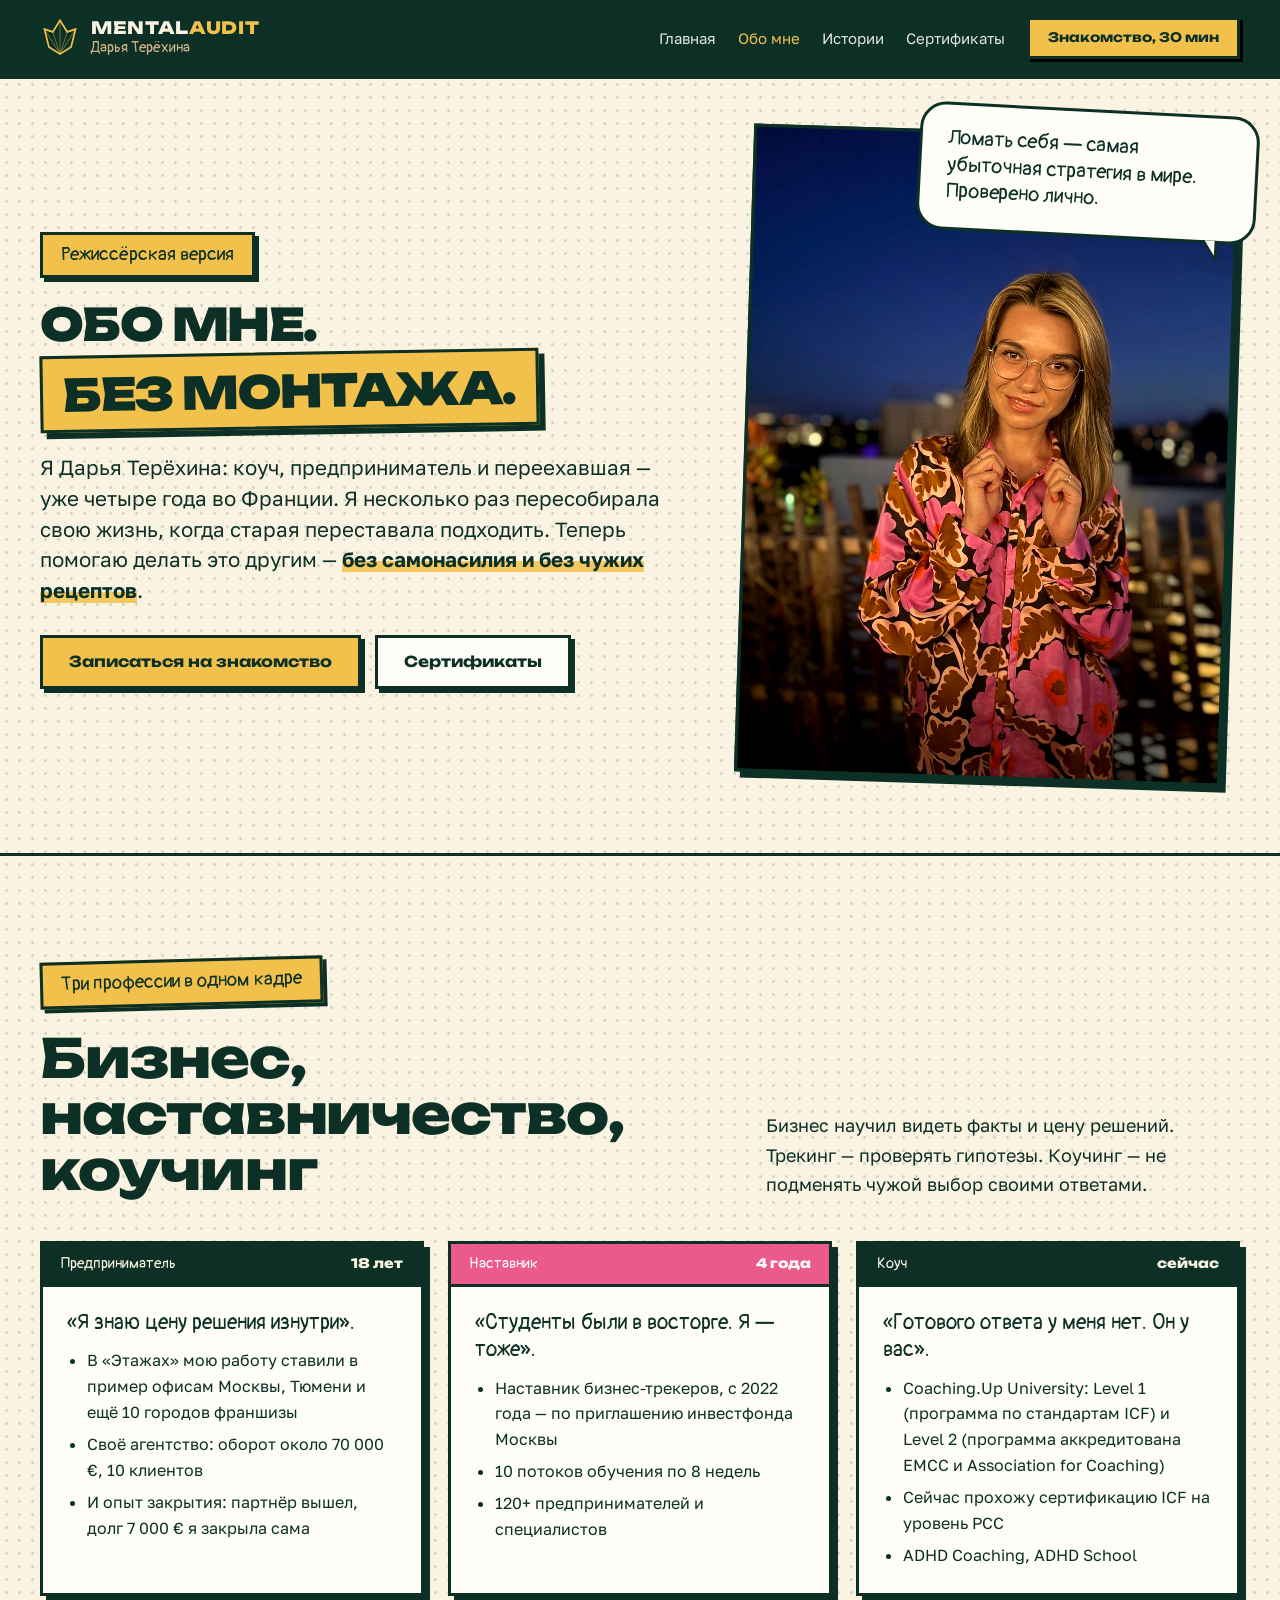
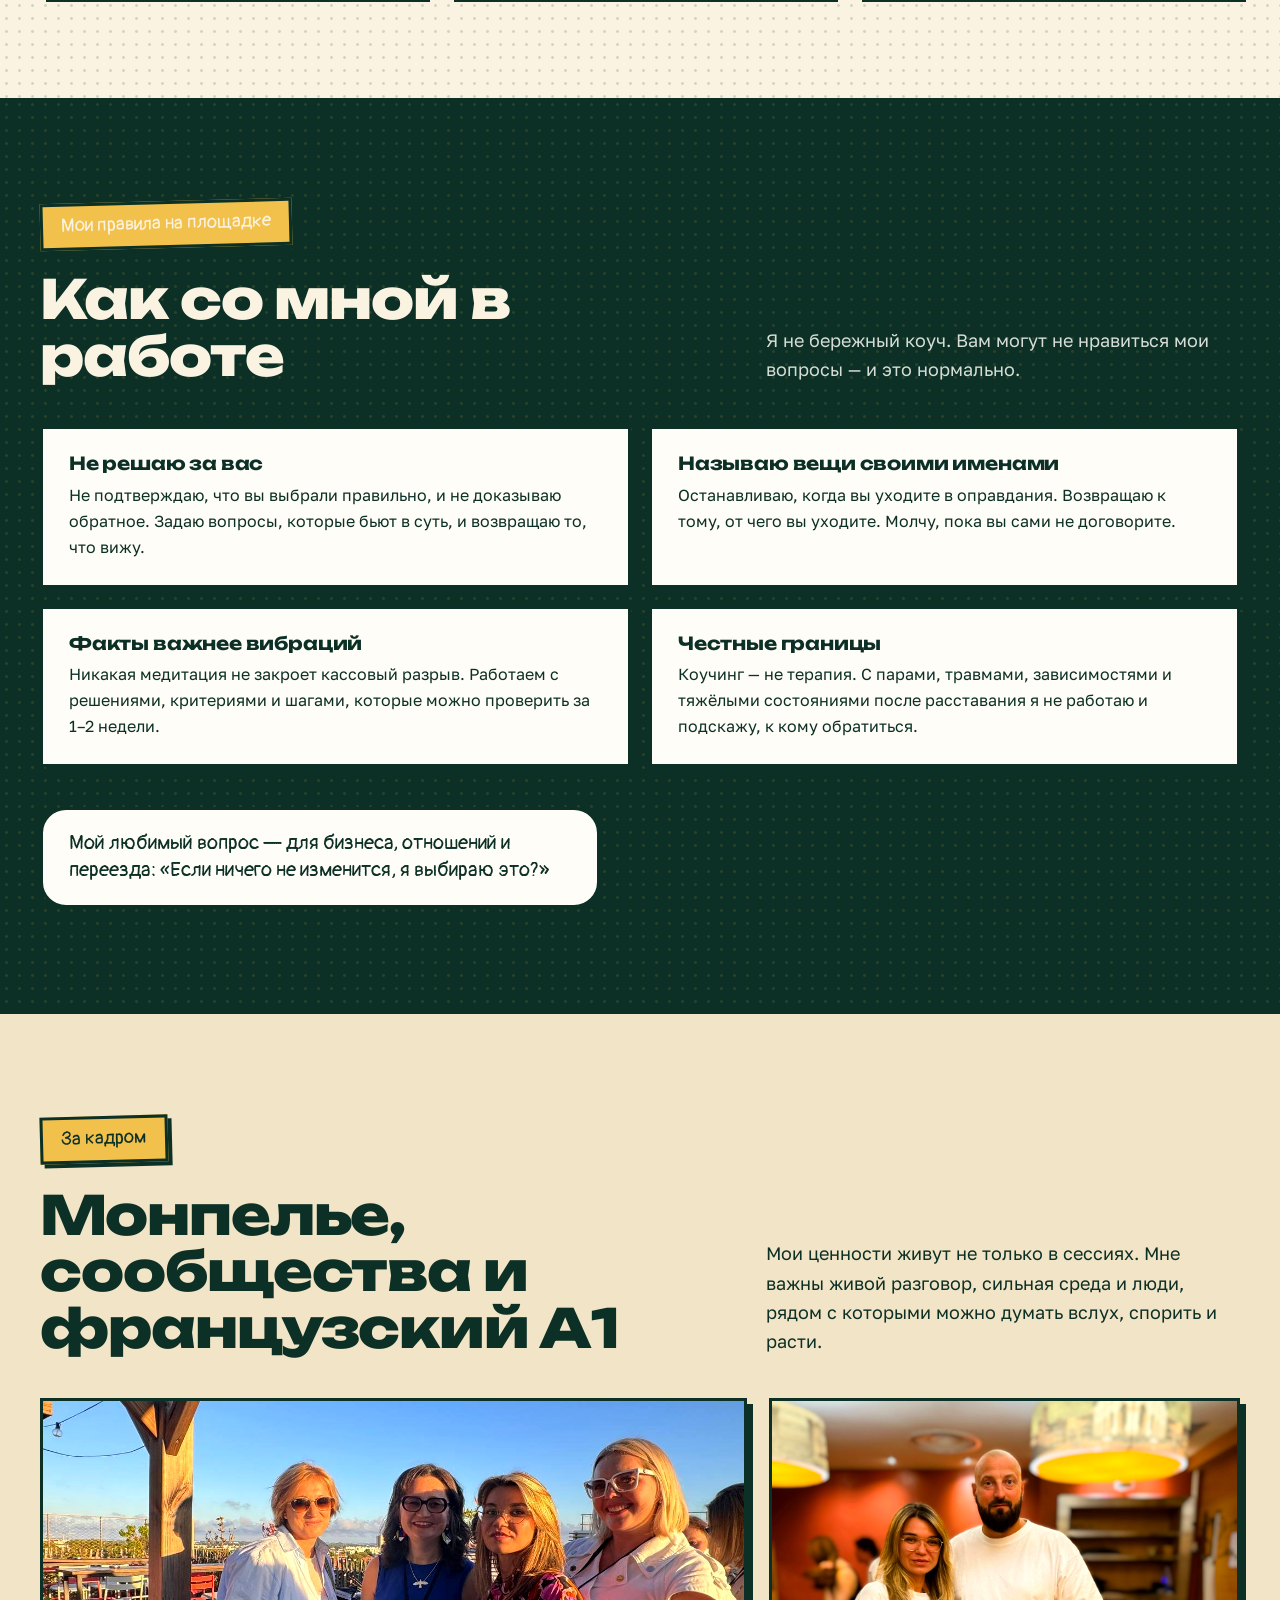
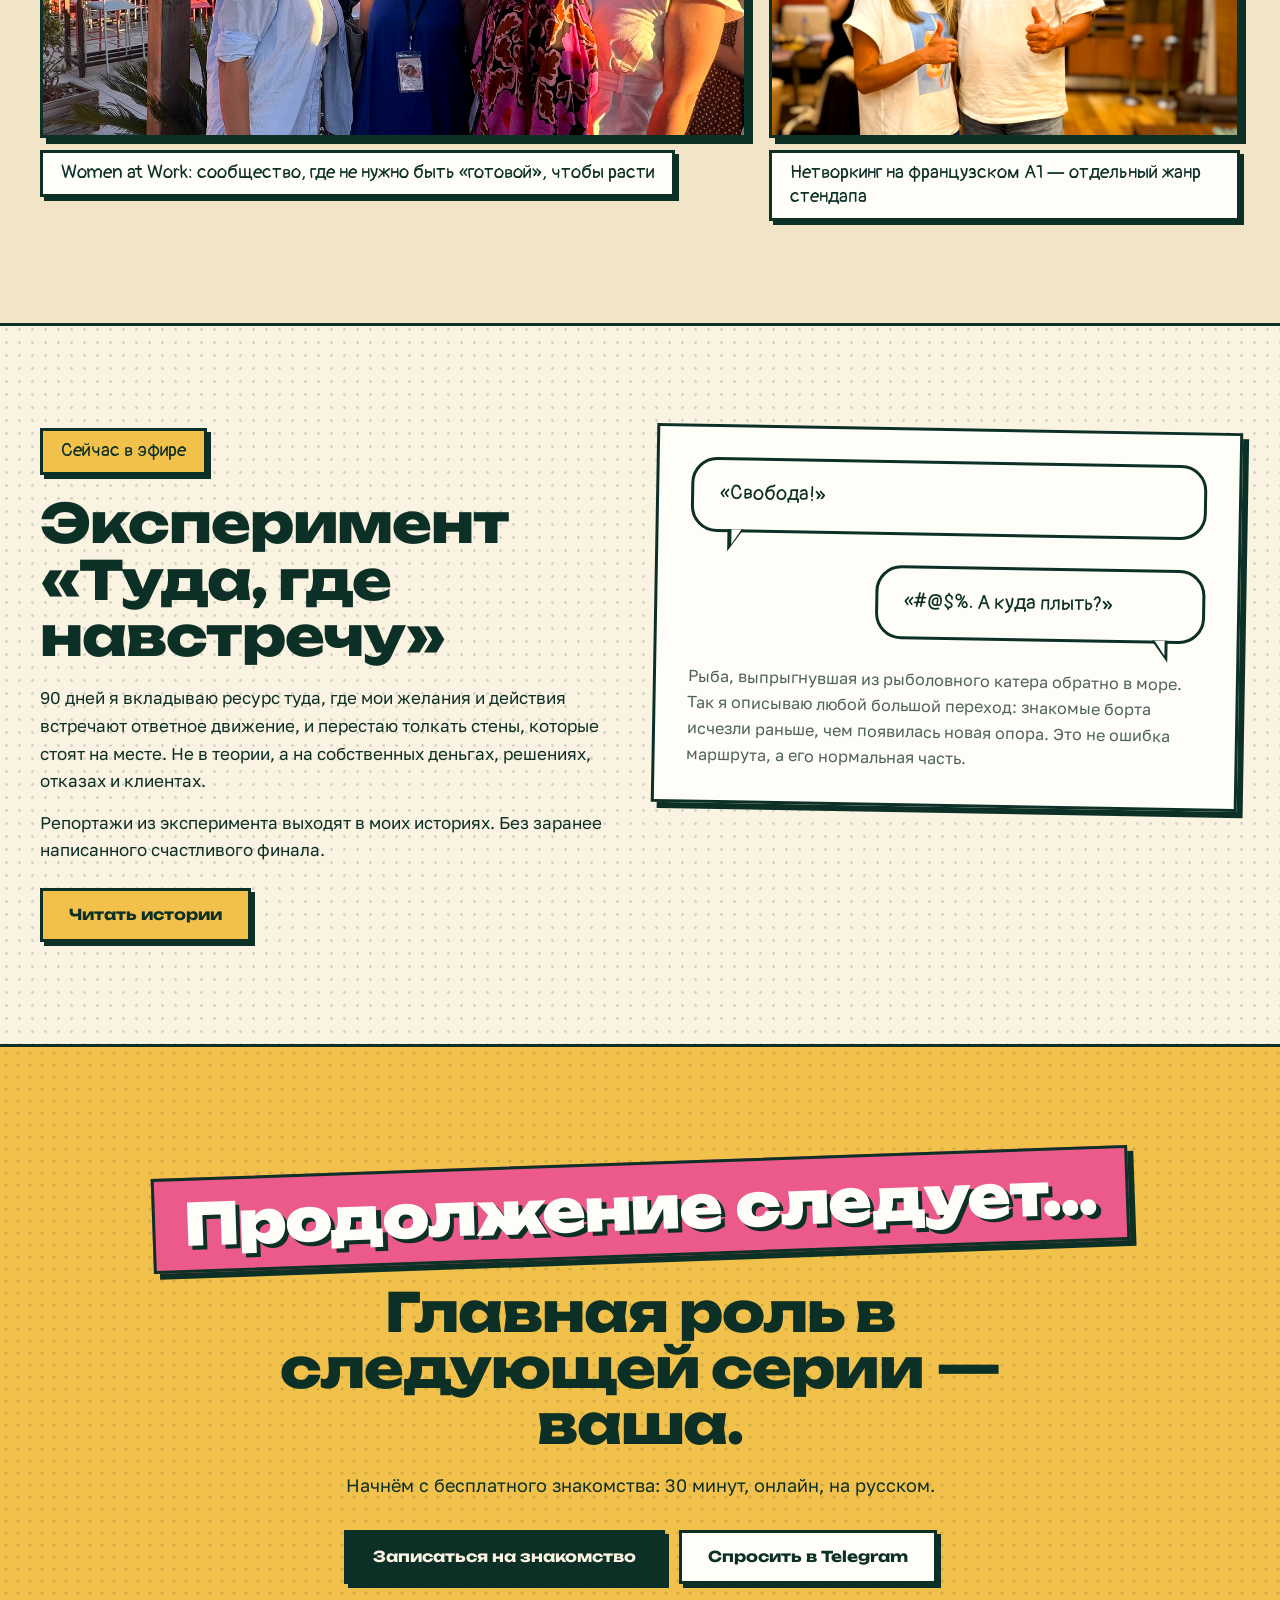
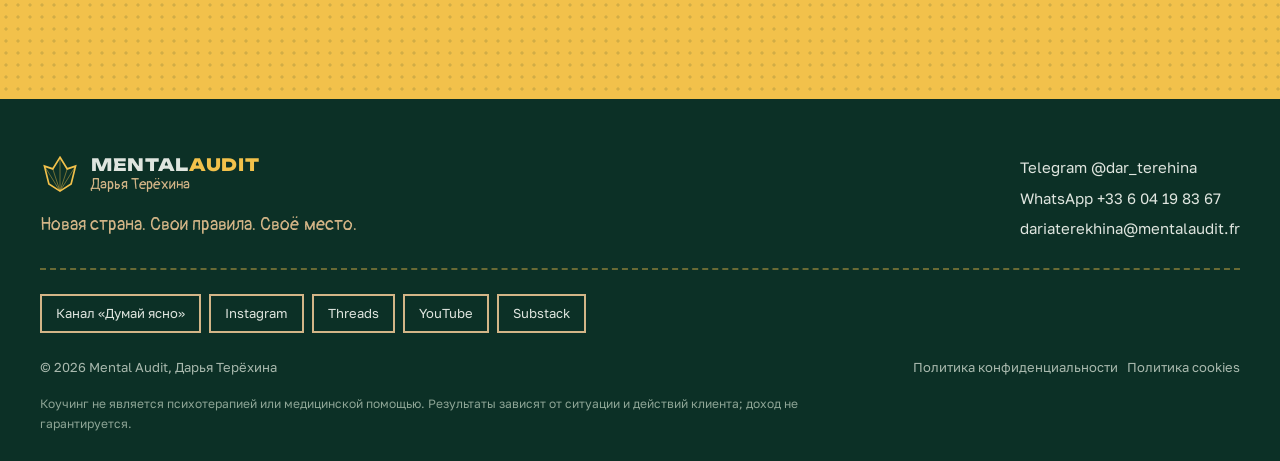
==== commit 932e9254: "Тексты: «переехавшие» вместо «эмигранты», новый лид с боли Co-Authored-By: Claude Opus 5.5 <noreply@" ====
--- a/about.html
+++ b/about.html
@@ -5,16 +5,16 @@
 <meta name="viewport" content="width=device-width, initial-scale=1">
 <meta name="color-scheme" content="light">
 <meta name="theme-color" content="#0c3026">
-<title>Обо мне. Режиссёрская версия | Дарья Терёхина, коуч для эмигрантов</title>
-<meta name="description" content="Дарья Терёхина: 18 лет в бизнесе, 4 года наставничества, 4 года в эмиграции во Франции. Коучинг для эмигрантов без чужих рецептов.">
+<title>Обо мне. Режиссёрская версия | Дарья Терёхина, коуч для переехавших</title>
+<meta name="description" content="Дарья Терёхина: 18 лет в бизнесе, 4 года наставничества, 4 года во Франции. Коучинг для переехавших без чужих рецептов.">
 <meta property="og:title" content="Новая страна. Свои правила. Своё место.">
-<meta property="og:description" content="Коуч для эмигрантов: работа, доход и жизнь в новой стране на своих условиях.">
+<meta property="og:description" content="Коуч для переехавших: работа, доход и жизнь в новой стране на своих условиях.">
 <meta property="og:image" content="https://mentalaudit.fr/images/daria-portrait-collar.jpg">
 <link rel="icon" type="image/svg+xml" href="mark.svg">
 <link rel="preconnect" href="https://fonts.googleapis.com">
 <link rel="preconnect" href="https://fonts.gstatic.com" crossorigin>
 <link href="https://fonts.googleapis.com/css2?family=Golos+Text:wght@400;600;700&family=Pangolin&family=Unbounded:wght@700;800;900&display=swap" rel="stylesheet">
-<link rel="stylesheet" href="style.css?v=20261119f">
+<link rel="stylesheet" href="style.css?v=20261119g">
 </head>
 <body>
 <a class="skip" href="#main">К содержанию</a>
@@ -41,7 +41,7 @@
     <div>
       <span class="caption">Режиссёрская версия</span>
       <h1>Обо мне. <span>Без монтажа.</span></h1>
-      <p class="lead">Я Дарья Терёхина: коуч, предприниматель и эмигрантка с четырёхлетним стажем. Я несколько раз пересобирала свою жизнь, когда старая переставала подходить. Теперь помогаю делать это другим — <strong>без самонасилия и без чужих рецептов</strong>.</p>
+      <p class="lead">Я Дарья Терёхина: коуч, предприниматель и переехавшая — уже четыре года во Франции. Я несколько раз пересобирала свою жизнь, когда старая переставала подходить. Теперь помогаю делать это другим — <strong>без самонасилия и без чужих рецептов</strong>.</p>
       <div class="cta-row">
         <a class="btn btn-gold" href="https://cal.com/daria-mentalaudit/%D1%81%D0%B5%D1%81%D1%81%D0%B8%D1%8F-%D0%B7%D0%BD%D0%B0%D0%BA%D0%BE%D0%BC%D1%81%D1%82%D0%B2%D0%BE" target="_blank" rel="noopener">Записаться на знакомство</a>
         <a class="btn" href="certificates.html">Сертификаты</a>
@@ -101,7 +101,7 @@
       <article class="panel"><h3>Честные границы</h3><p>Коучинг — не терапия. С парами, травмами, зависимостями и тяжёлыми состояниями после расставания я не работаю и подскажу, к кому обратиться.</p></article>
     </div>
     <div class="strip-out">
-      <p class="bubble no-tail" style="color:var(--ink)">Мой любимый вопрос — для бизнеса, отношений и эмиграции: «Если ничего не изменится, я выбираю это?»</p>
+      <p class="bubble no-tail" style="color:var(--ink)">Мой любимый вопрос — для бизнеса, отношений и переезда: «Если ничего не изменится, я выбираю это?»</p>
     </div>
   </div>
 </section>
@@ -177,5 +177,22 @@
     <p class="legal">Коучинг не является психотерапией или медицинской помощью. Результаты зависят от ситуации и действий клиента; доход не гарантируется.</p>
   </div>
 </footer>
+<script data-goatcounter="https://dariaterekhina.goatcounter.com/count" async src="https://gc.zgo.at/count.js"></script>
+<script>
+document.addEventListener('click',function(e){
+  var a=e.target.closest&&e.target.closest('a[href^="http"]');if(!a)return;
+  var h=a.href,n=null;
+  if(h.indexOf('cal.com')>-1)n='klik-zapis-znakomstvo';
+  else if(h.indexOf('t.me/dar_terehina')>-1)n='klik-telegram-lichno';
+  else if(h.indexOf('t.me/customerreviews')>-1)n='klik-otzyvy';
+  else if(h.indexOf('t.me/thinkclearly')>-1)n='klik-kanal-dumay-yasno';
+  else if(h.indexOf('wa.me')>-1)n='klik-whatsapp';
+  else if(h.indexOf('substack')>-1)n='klik-substack';
+  else if(h.indexOf('instagram')>-1)n='klik-instagram';
+  else if(h.indexOf('threads')>-1)n='klik-threads';
+  else if(h.indexOf('youtube')>-1)n='klik-youtube';
+  if(n&&window.goatcounter&&window.goatcounter.count)window.goatcounter.count({path:n,title:(a.textContent||'').trim().slice(0,60)+' — '+location.pathname,event:true});
+});
+</script>
 </body>
 </html>
--- a/style.css
+++ b/style.css
@@ -450,3 +450,6 @@
 @media (max-width:760px){
   .headline span,.subcover h1 span{padding:.36em .55em .26em}
 }
+/* Плашка с Ё: точки над буквой не съедают верхний отступ */
+.headline span.yo{padding-top:.42em}
+@media (max-width:760px){.headline span.yo{padding-top:.56em}}
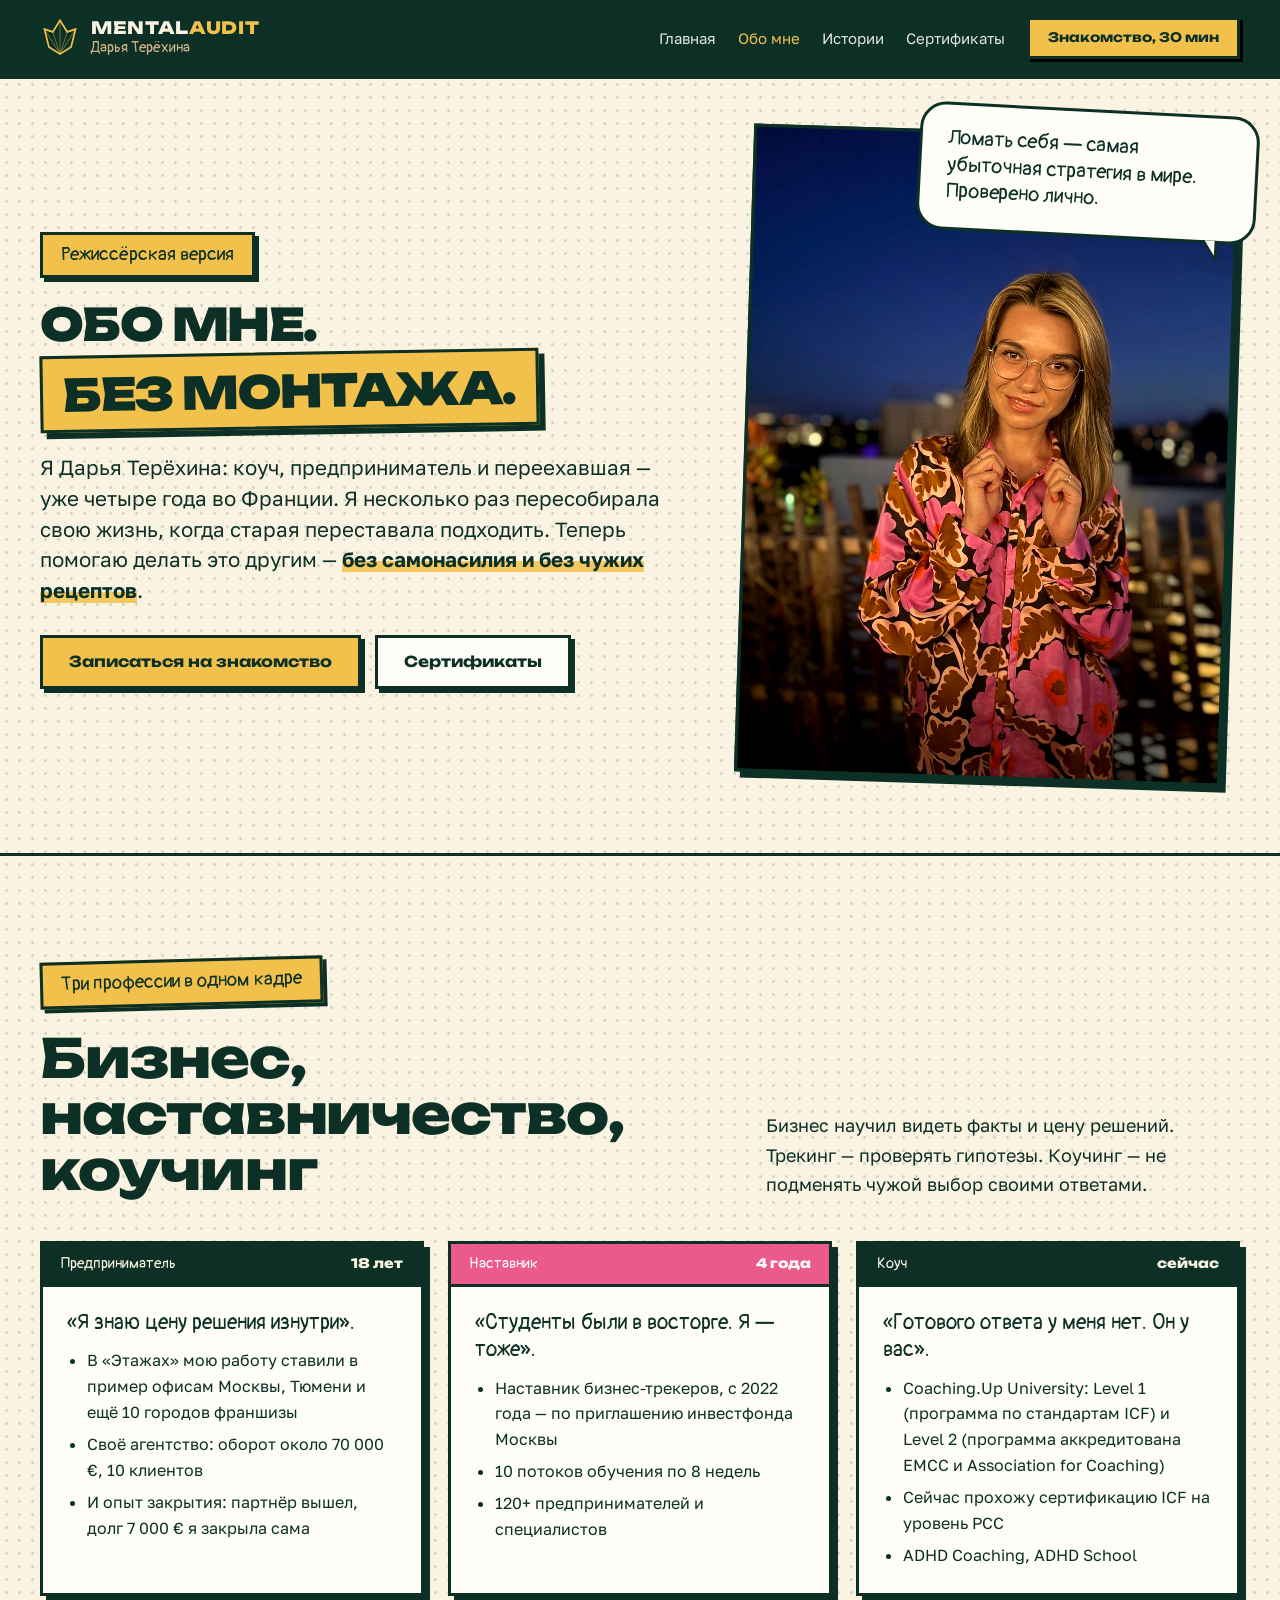
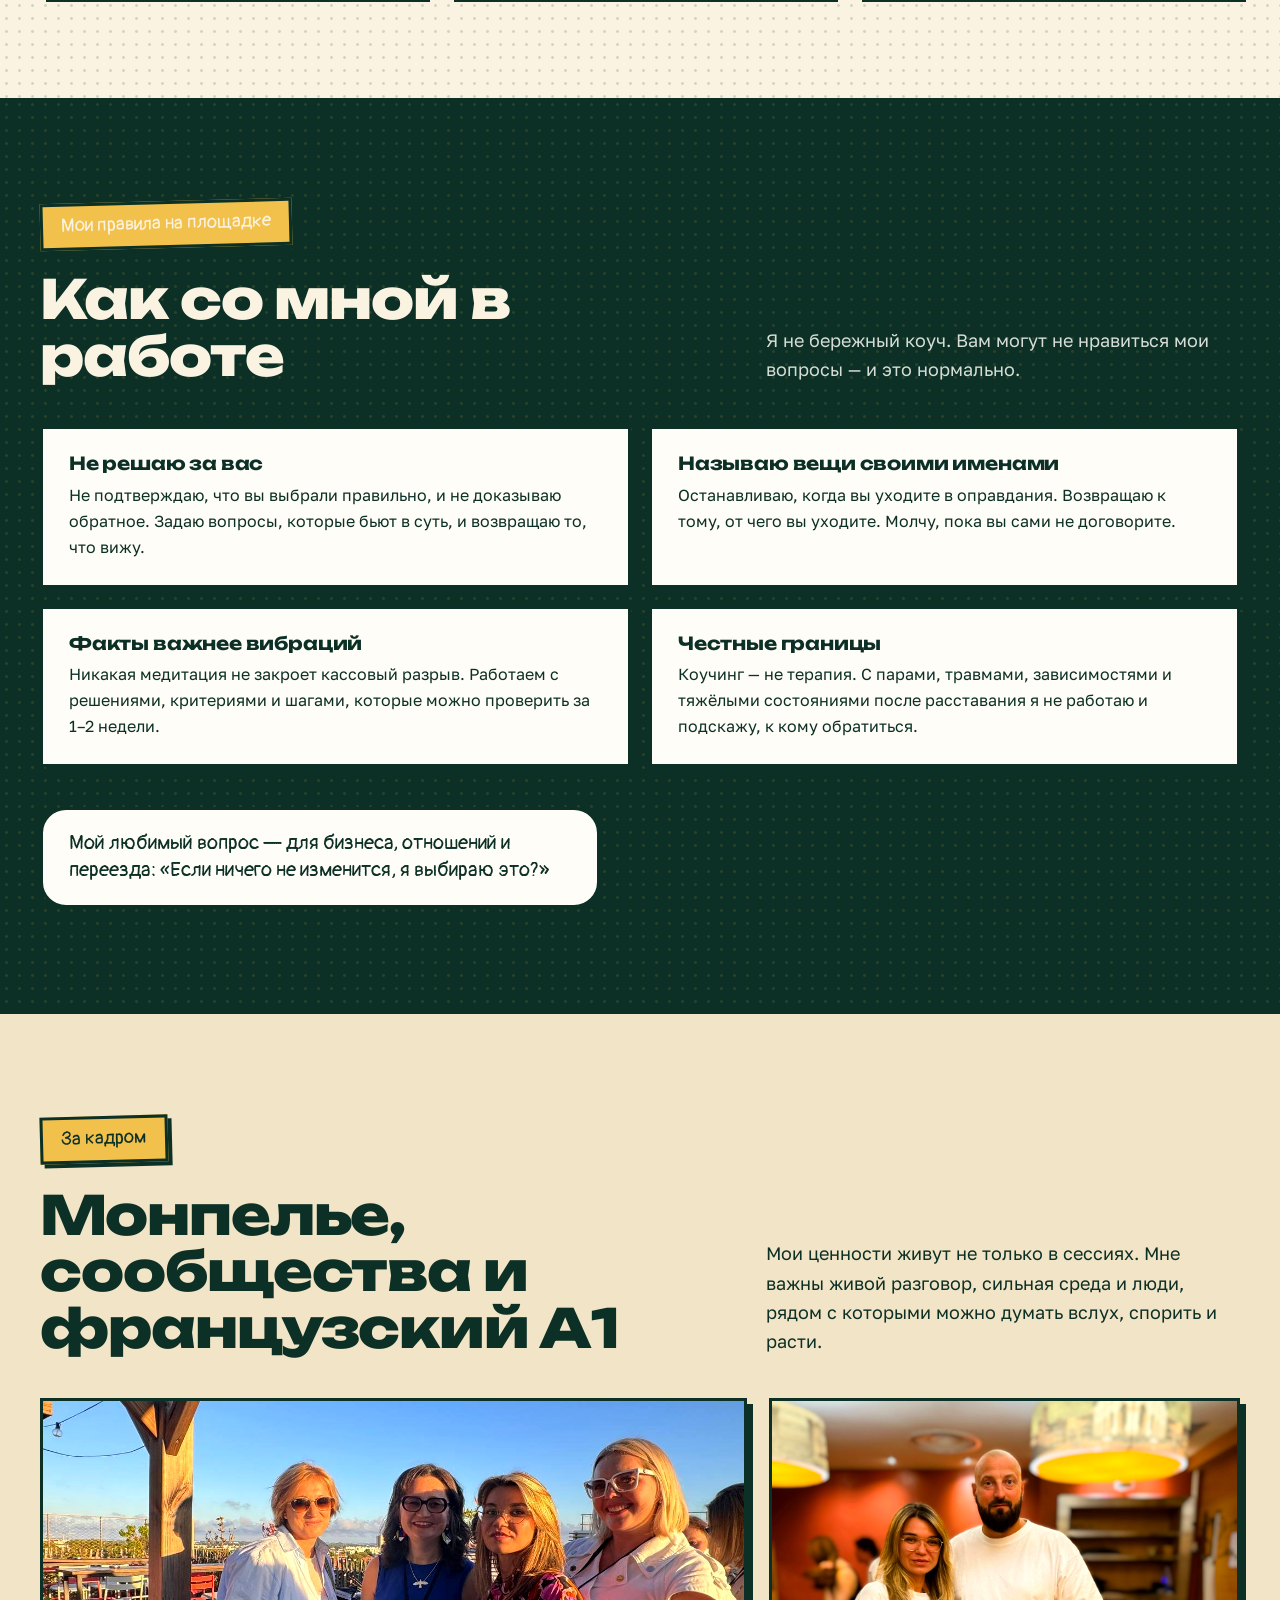
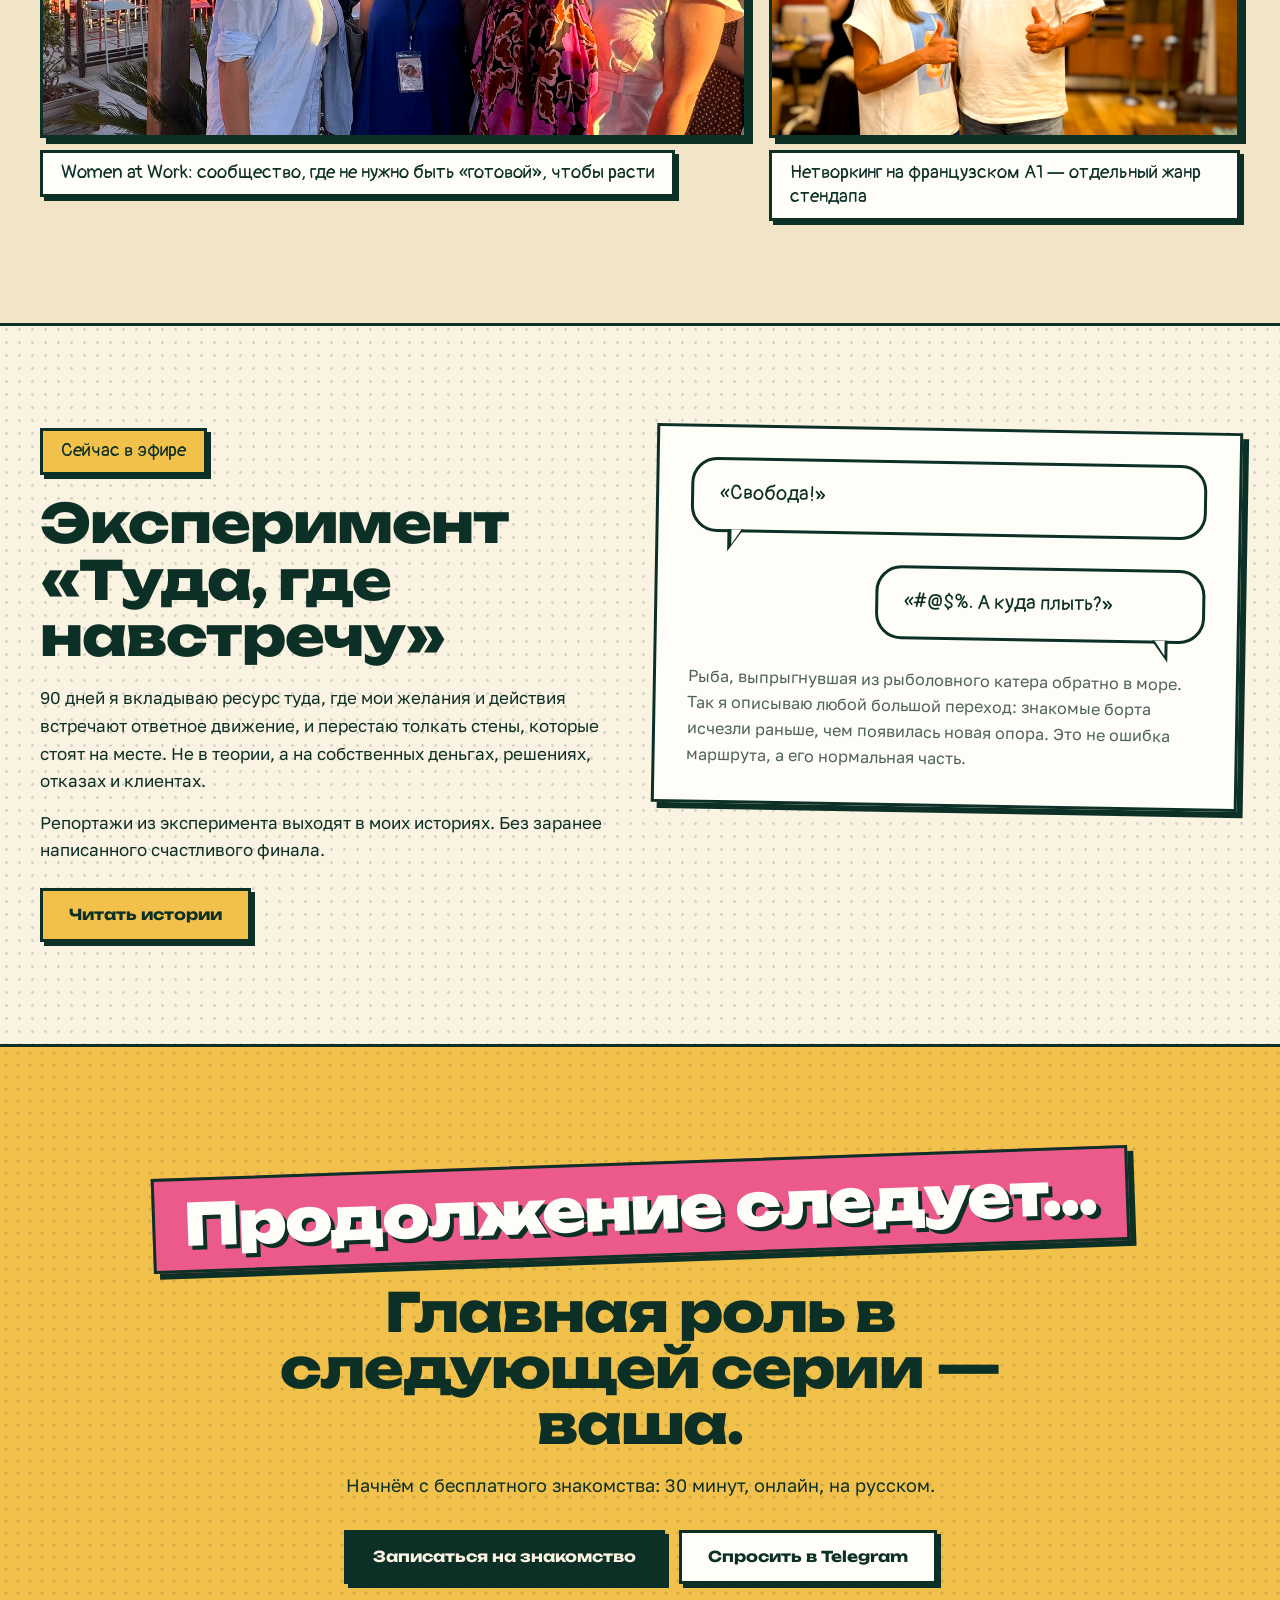
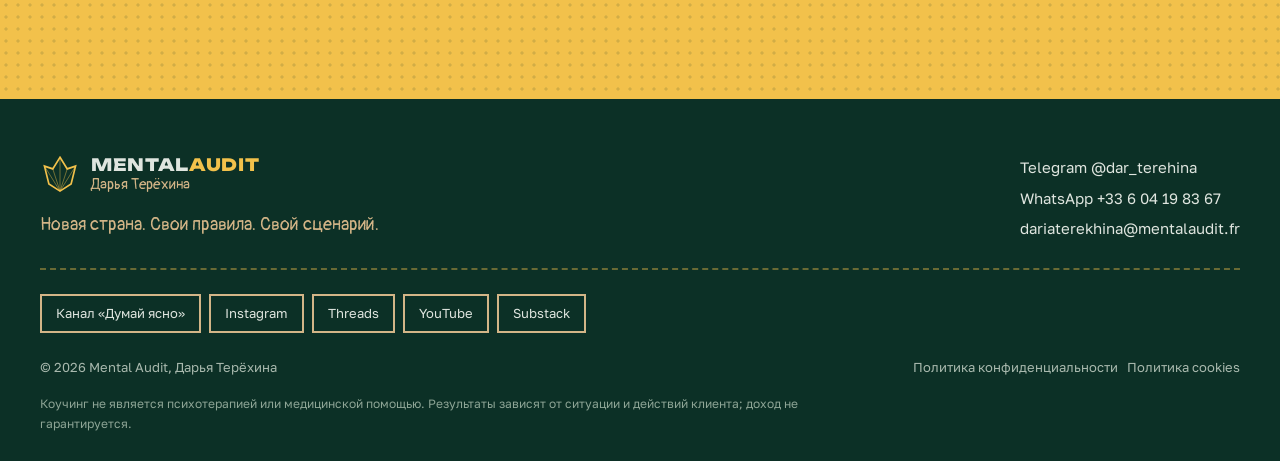
==== commit 074944eb: "Слоган: «Свой сценарий» вместо «Своё место» Co-Authored-By: Claude Opus 5.5 <noreply@anthropic.com> " ====
--- a/about.html
+++ b/about.html
@@ -7,14 +7,14 @@
 <meta name="theme-color" content="#0c3026">
 <title>Обо мне. Режиссёрская версия | Дарья Терёхина, коуч для переехавших</title>
 <meta name="description" content="Дарья Терёхина: 18 лет в бизнесе, 4 года наставничества, 4 года во Франции. Коучинг для переехавших без чужих рецептов.">
-<meta property="og:title" content="Новая страна. Свои правила. Своё место.">
+<meta property="og:title" content="Новая страна. Свои правила. Свой сценарий.">
 <meta property="og:description" content="Коуч для переехавших: работа, доход и жизнь в новой стране на своих условиях.">
 <meta property="og:image" content="https://mentalaudit.fr/images/daria-portrait-collar.jpg">
 <link rel="icon" type="image/svg+xml" href="mark.svg">
 <link rel="preconnect" href="https://fonts.googleapis.com">
 <link rel="preconnect" href="https://fonts.gstatic.com" crossorigin>
 <link href="https://fonts.googleapis.com/css2?family=Golos+Text:wght@400;600;700&family=Pangolin&family=Unbounded:wght@700;800;900&display=swap" rel="stylesheet">
-<link rel="stylesheet" href="style.css?v=20261119g">
+<link rel="stylesheet" href="style.css?v=20261119h">
 </head>
 <body>
 <a class="skip" href="#main">К содержанию</a>
@@ -155,7 +155,7 @@
     <div class="footer-top">
       <div>
         <a class="logo" href="index.html"><svg viewBox="0 0 72 72" fill="none" aria-hidden="true"><path d="M36 4 49 25 64 20 56 52 36 65 16 52 8 20 23 25 36 4Z" stroke="currentColor" stroke-width="3"/><path d="M36 4v61M8 20l28 45 28-45M23 25l13 40 13-40" stroke="currentColor" stroke-opacity=".5" stroke-width="1.6"/></svg><span><b>MENTAL<span>AUDIT</span></b><small>Дарья Терёхина</small></span></a>
-        <p>Новая страна. Свои правила. Своё место.</p>
+        <p>Новая страна. Свои правила. Свой сценарий.</p>
       </div>
       <div class="footer-contacts">
         <a href="https://t.me/dar_terehina" target="_blank" rel="noopener">Telegram @dar_terehina</a>
--- a/style.css
+++ b/style.css
@@ -453,3 +453,6 @@
 /* Плашка с Ё: точки над буквой не съедают верхний отступ */
 .headline span.yo{padding-top:.42em}
 @media (max-width:760px){.headline span.yo{padding-top:.56em}}
+/* «Свой сценарий»: Й сверху и хвост Щ снизу — компенсируем оба края */
+.headline span.yo{padding-top:.4em;padding-bottom:.34em}
+@media (max-width:760px){.headline span.yo{padding-top:.54em;padding-bottom:.42em}}
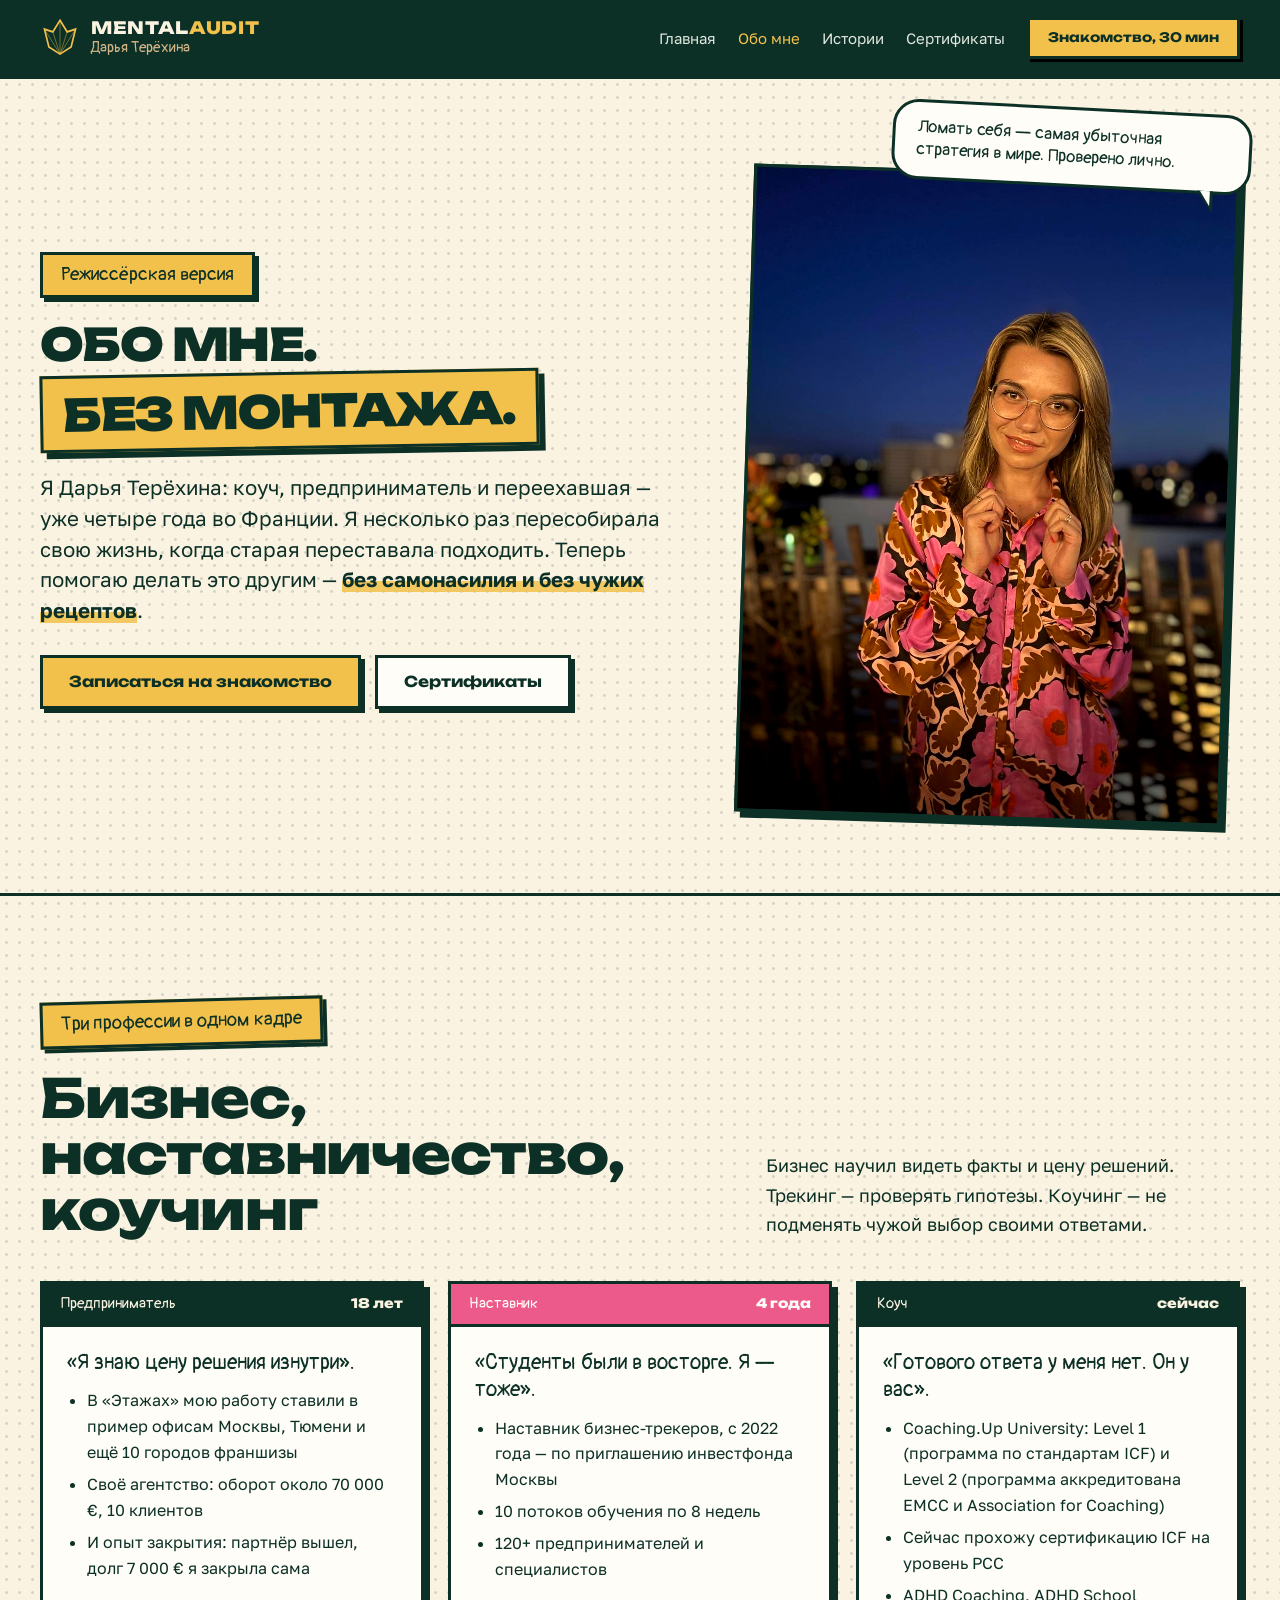
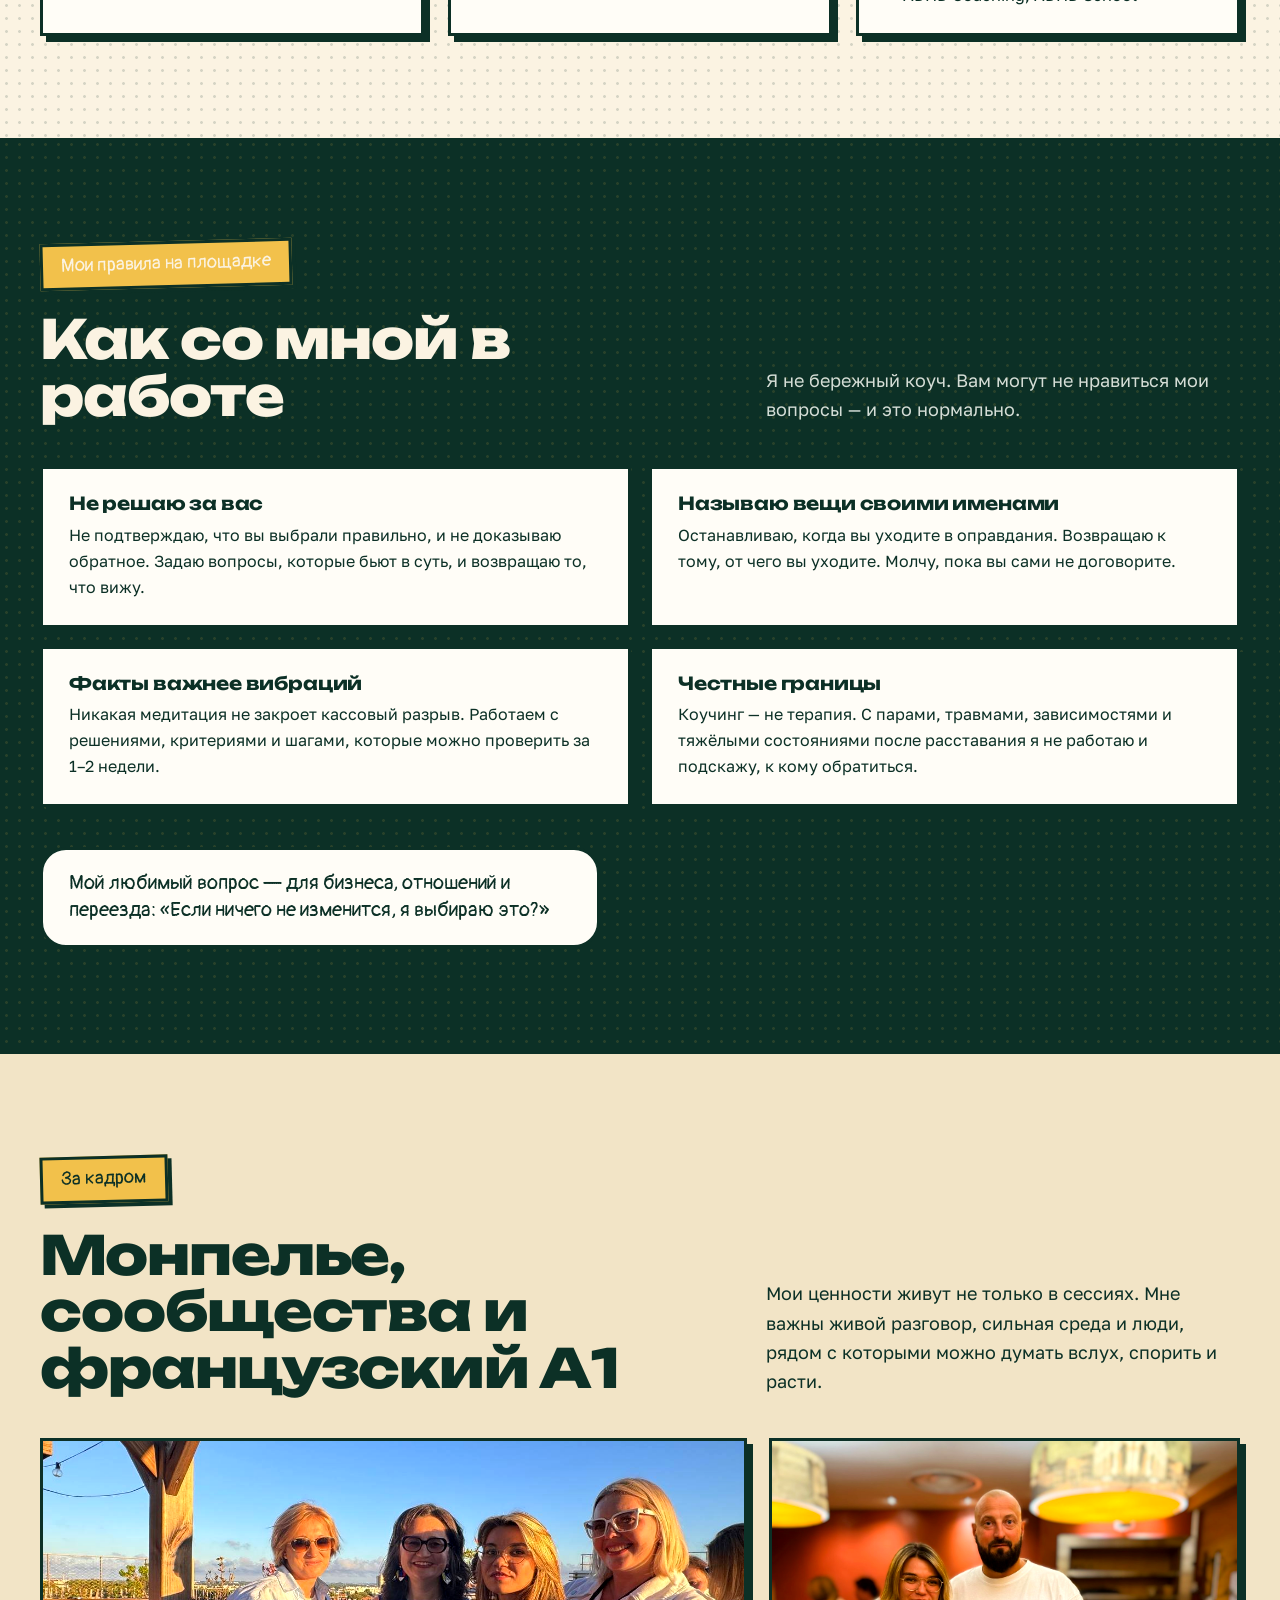
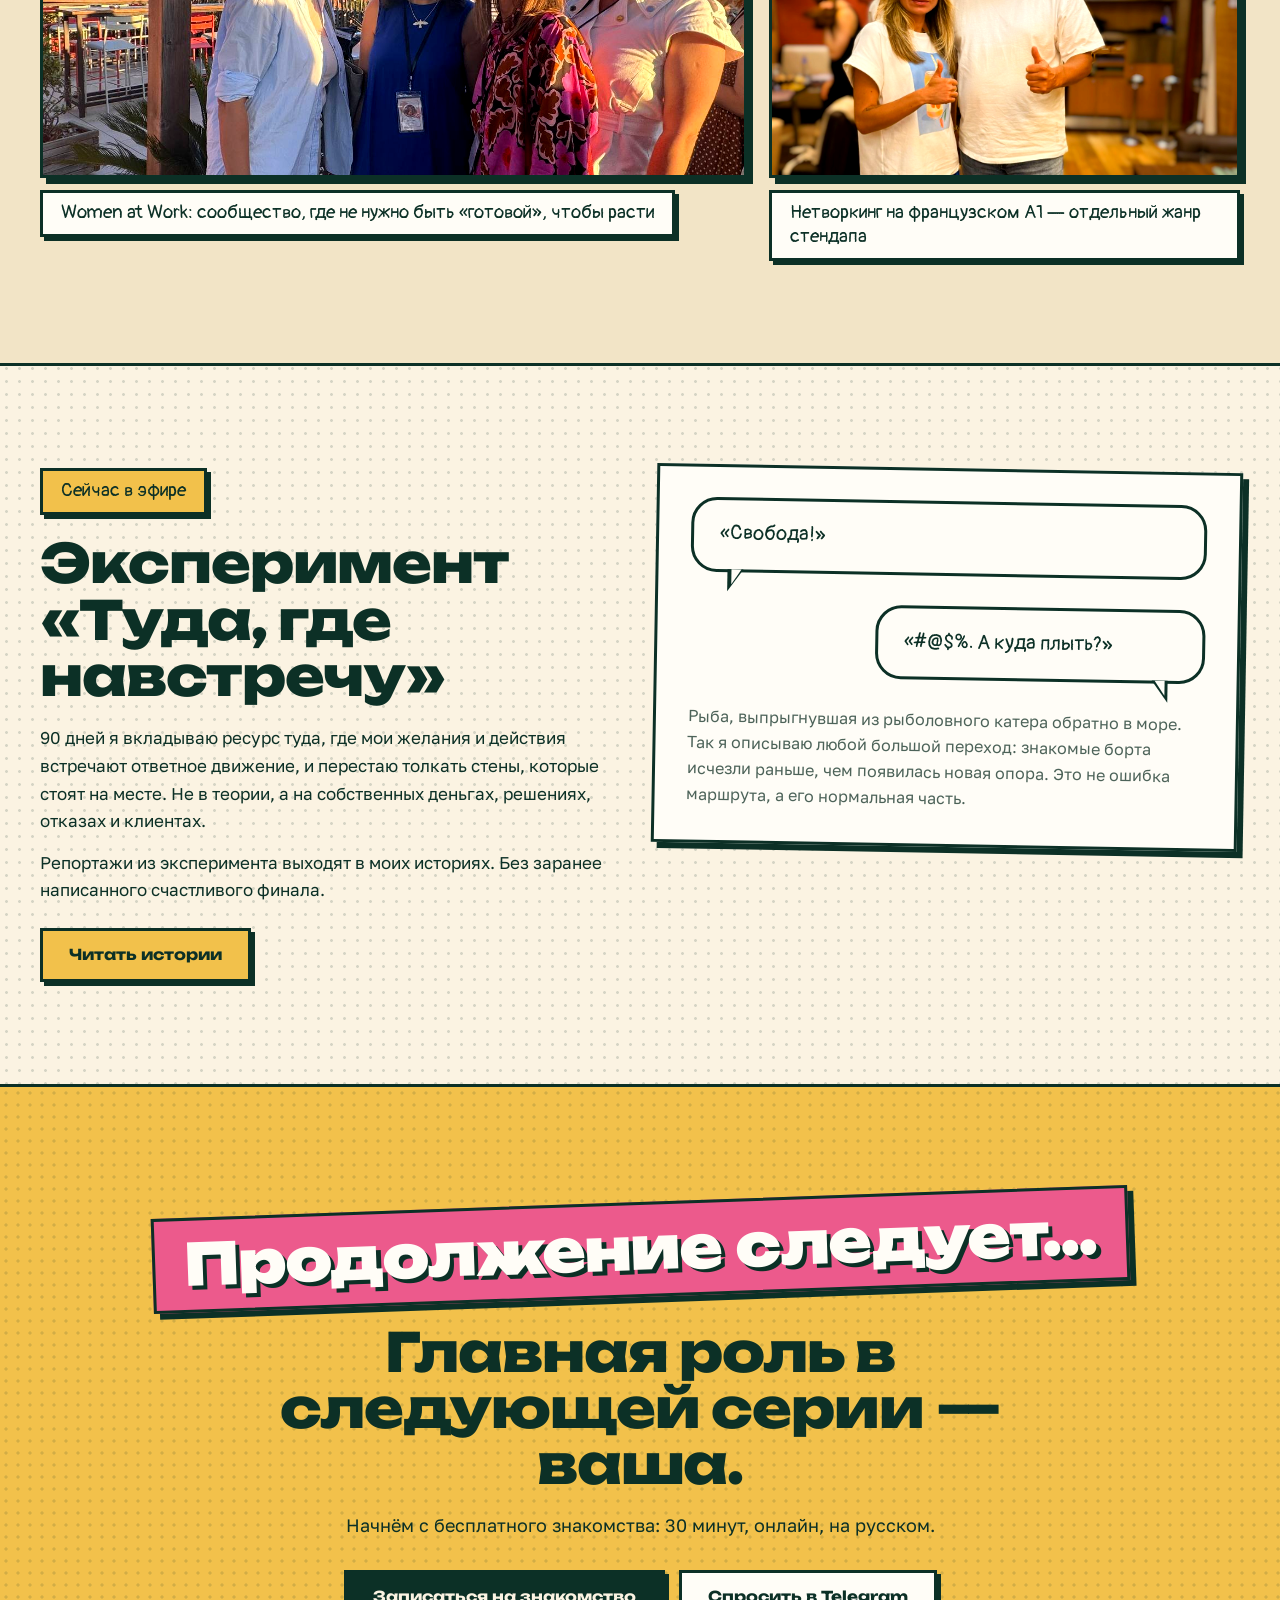
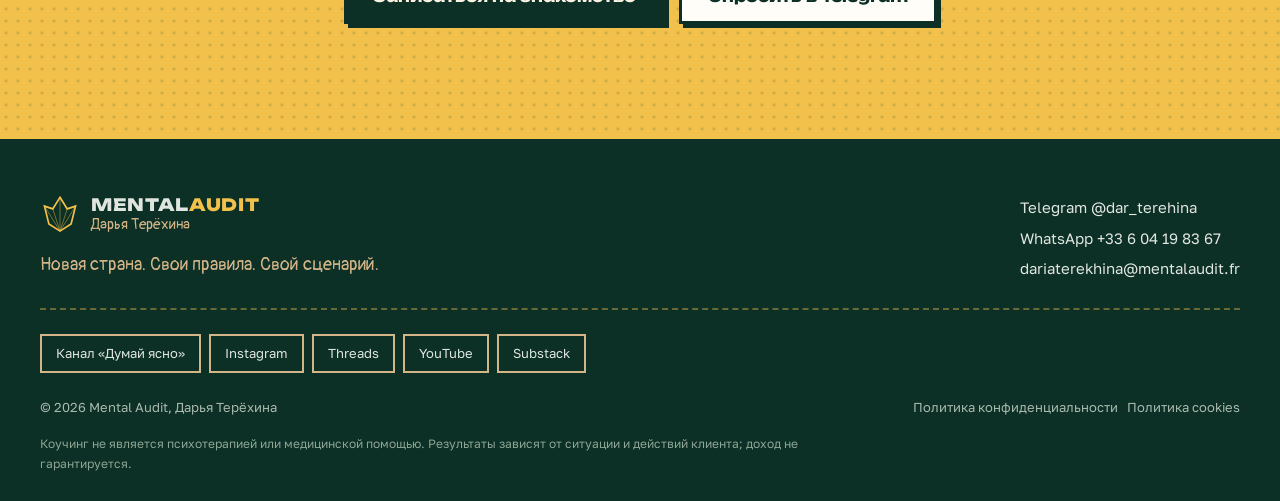
==== commit 83ffd75f: "Десктоп: облачко на обложке компактнее и над головой Co-Authored-By: Claude Opus 5.5 <noreply@anthro" ====
--- a/about.html
+++ b/about.html
@@ -14,7 +14,7 @@
 <link rel="preconnect" href="https://fonts.googleapis.com">
 <link rel="preconnect" href="https://fonts.gstatic.com" crossorigin>
 <link href="https://fonts.googleapis.com/css2?family=Golos+Text:wght@400;600;700&family=Pangolin&family=Unbounded:wght@700;800;900&display=swap" rel="stylesheet">
-<link rel="stylesheet" href="style.css?v=20261119h">
+<link rel="stylesheet" href="style.css?v=20261119i">
 </head>
 <body>
 <a class="skip" href="#main">К содержанию</a>
--- a/style.css
+++ b/style.css
@@ -456,3 +456,9 @@
 /* «Свой сценарий»: Й сверху и хвост Щ снизу — компенсируем оба края */
 .headline span.yo{padding-top:.4em;padding-bottom:.34em}
 @media (max-width:760px){.headline span.yo{padding-top:.54em;padding-bottom:.42em}}
+/* Десктоп: облачко компактнее и над головой */
+@media (min-width:1001px){
+  .cover-art .bubble{top:-64px;right:-40px;max-width:400px;font-size:17px;line-height:1.3;padding:14px 22px 16px}
+  .cover-art{margin-top:40px}
+}
+@media (min-width:1001px) and (max-width:1280px){.cover-art .bubble{right:-12px;max-width:360px}}
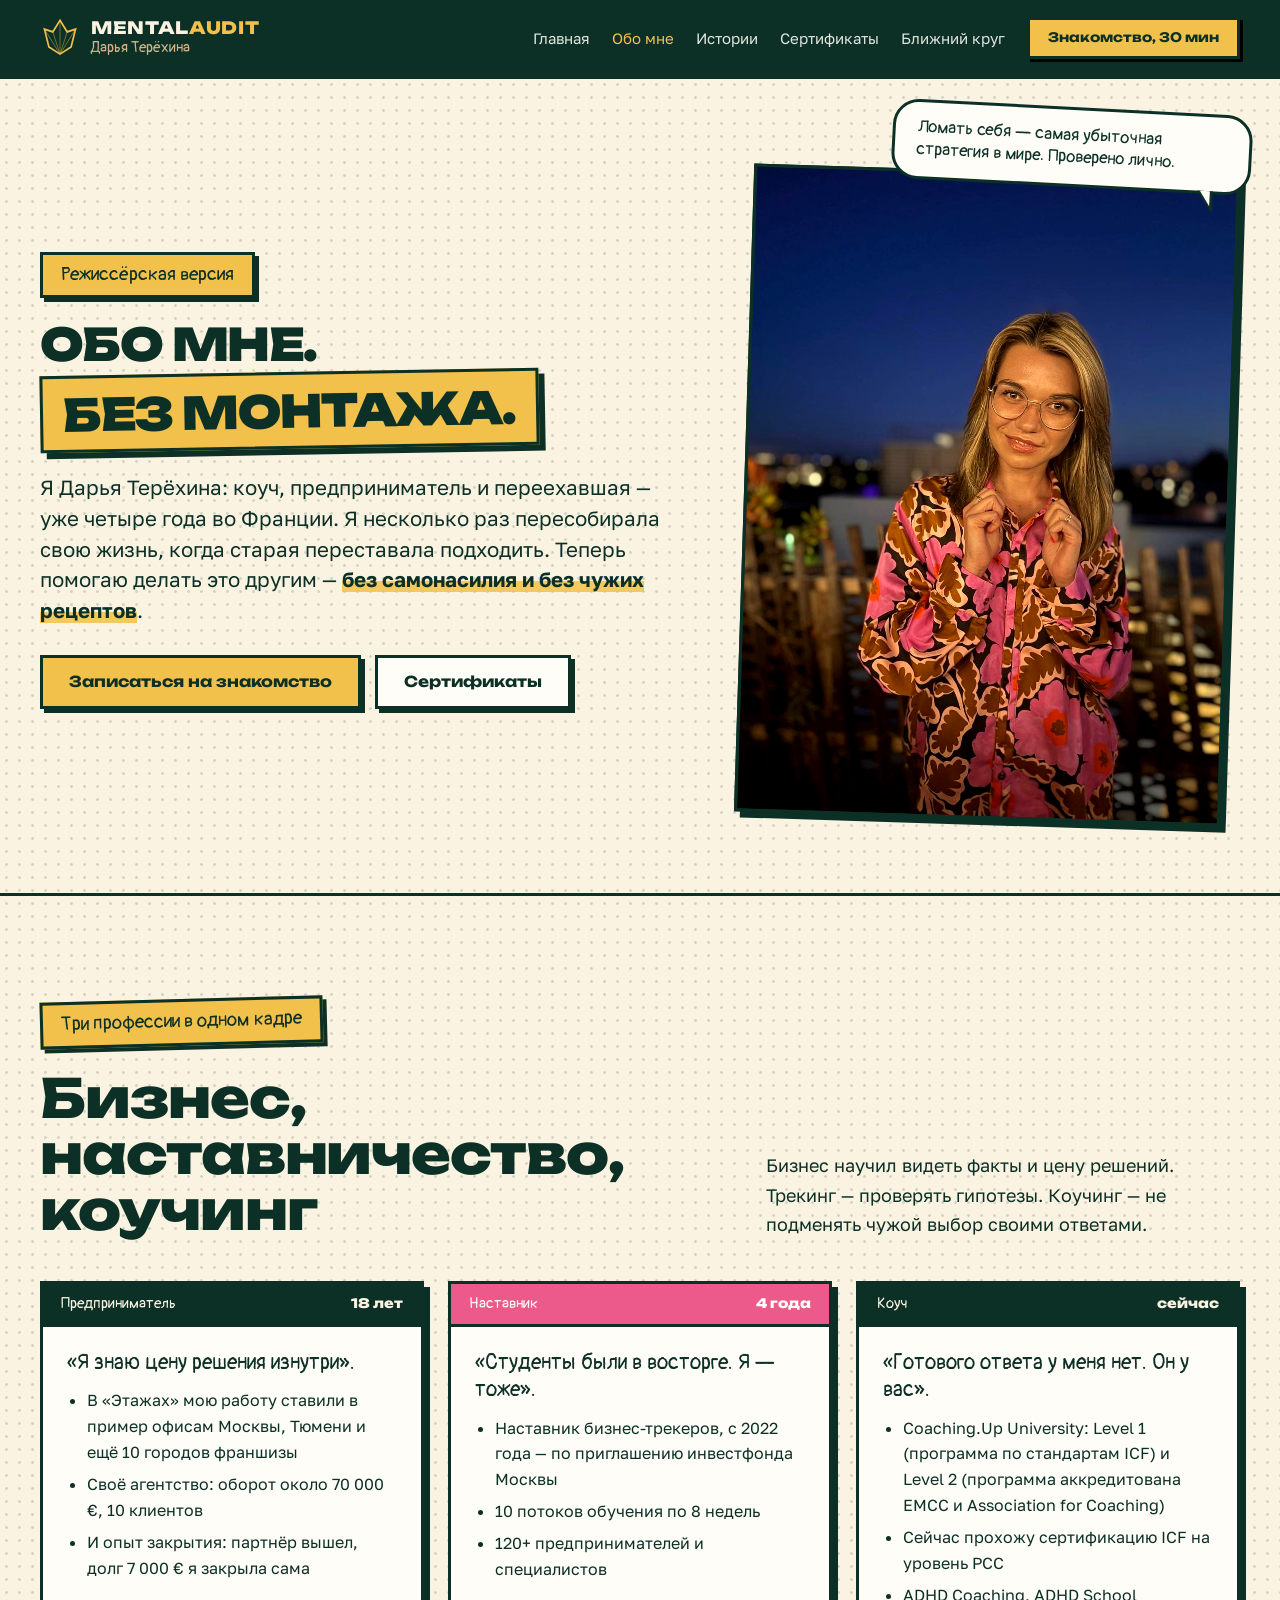
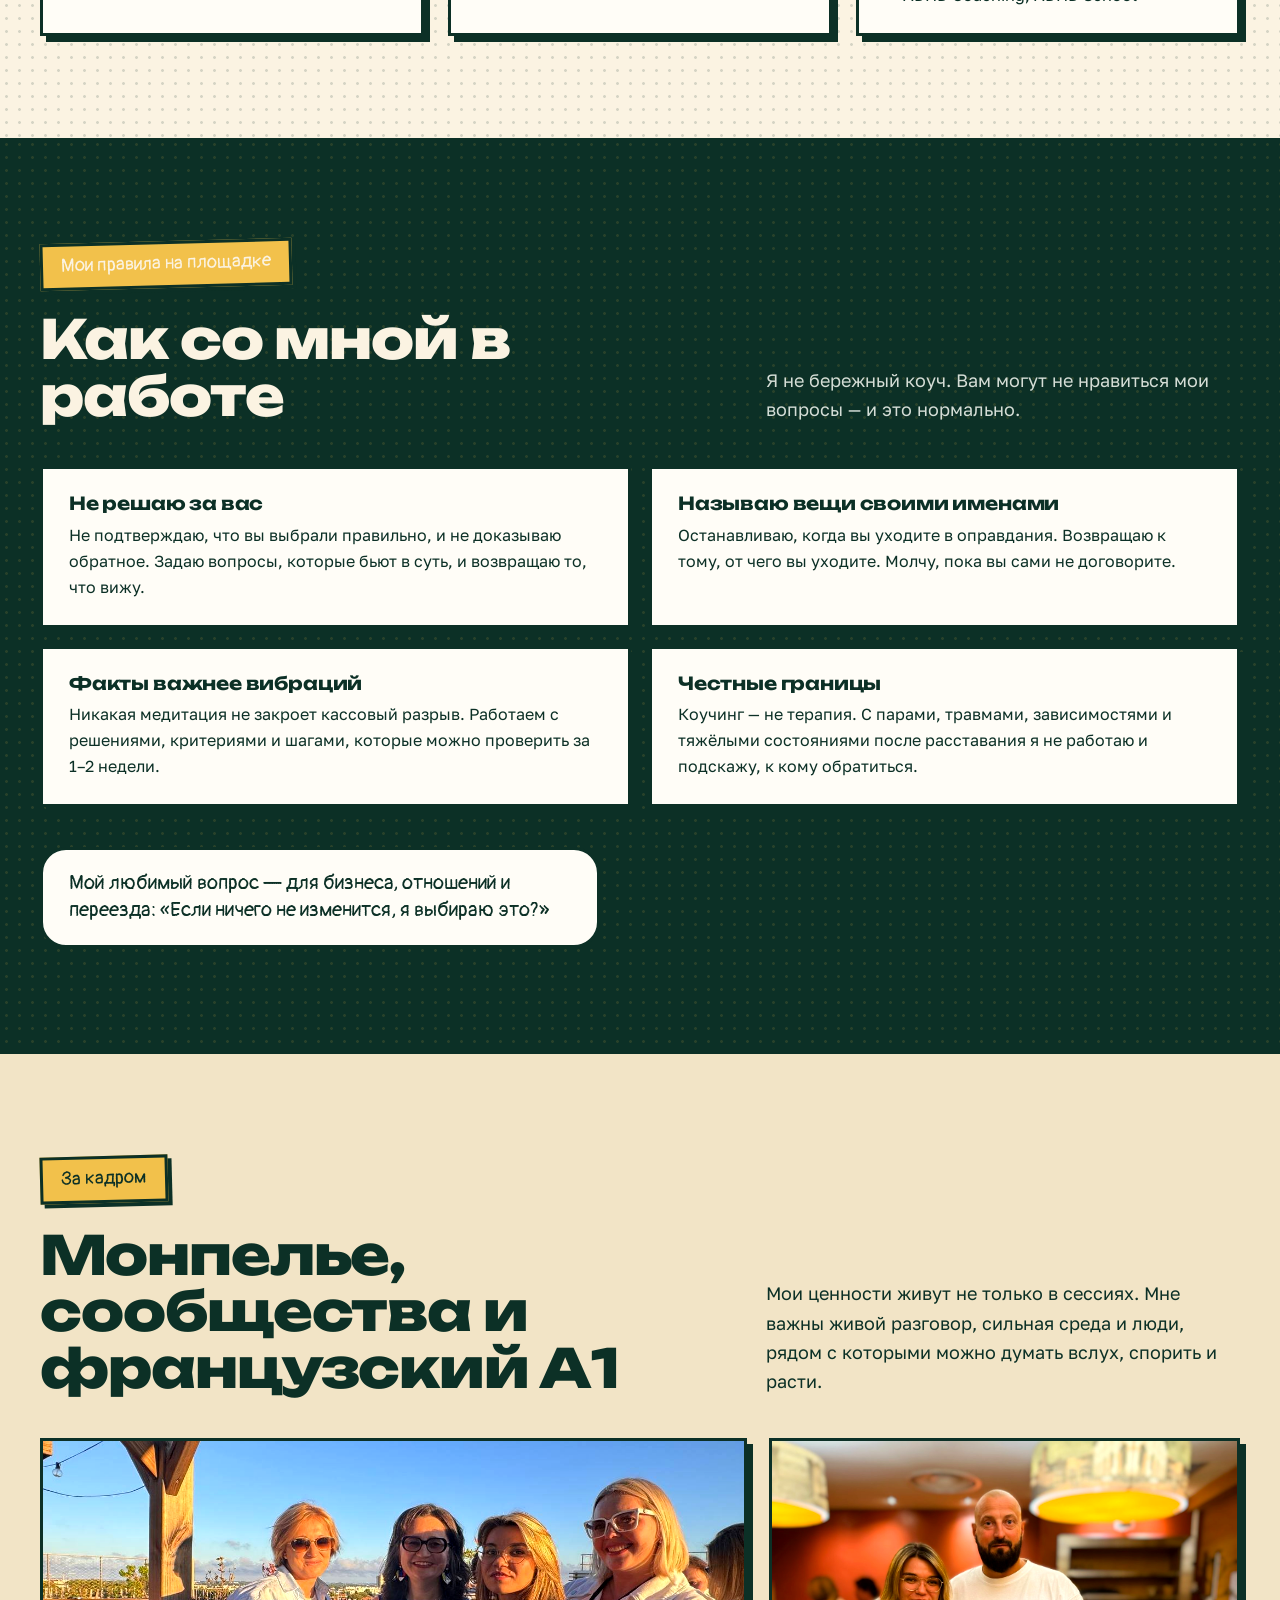
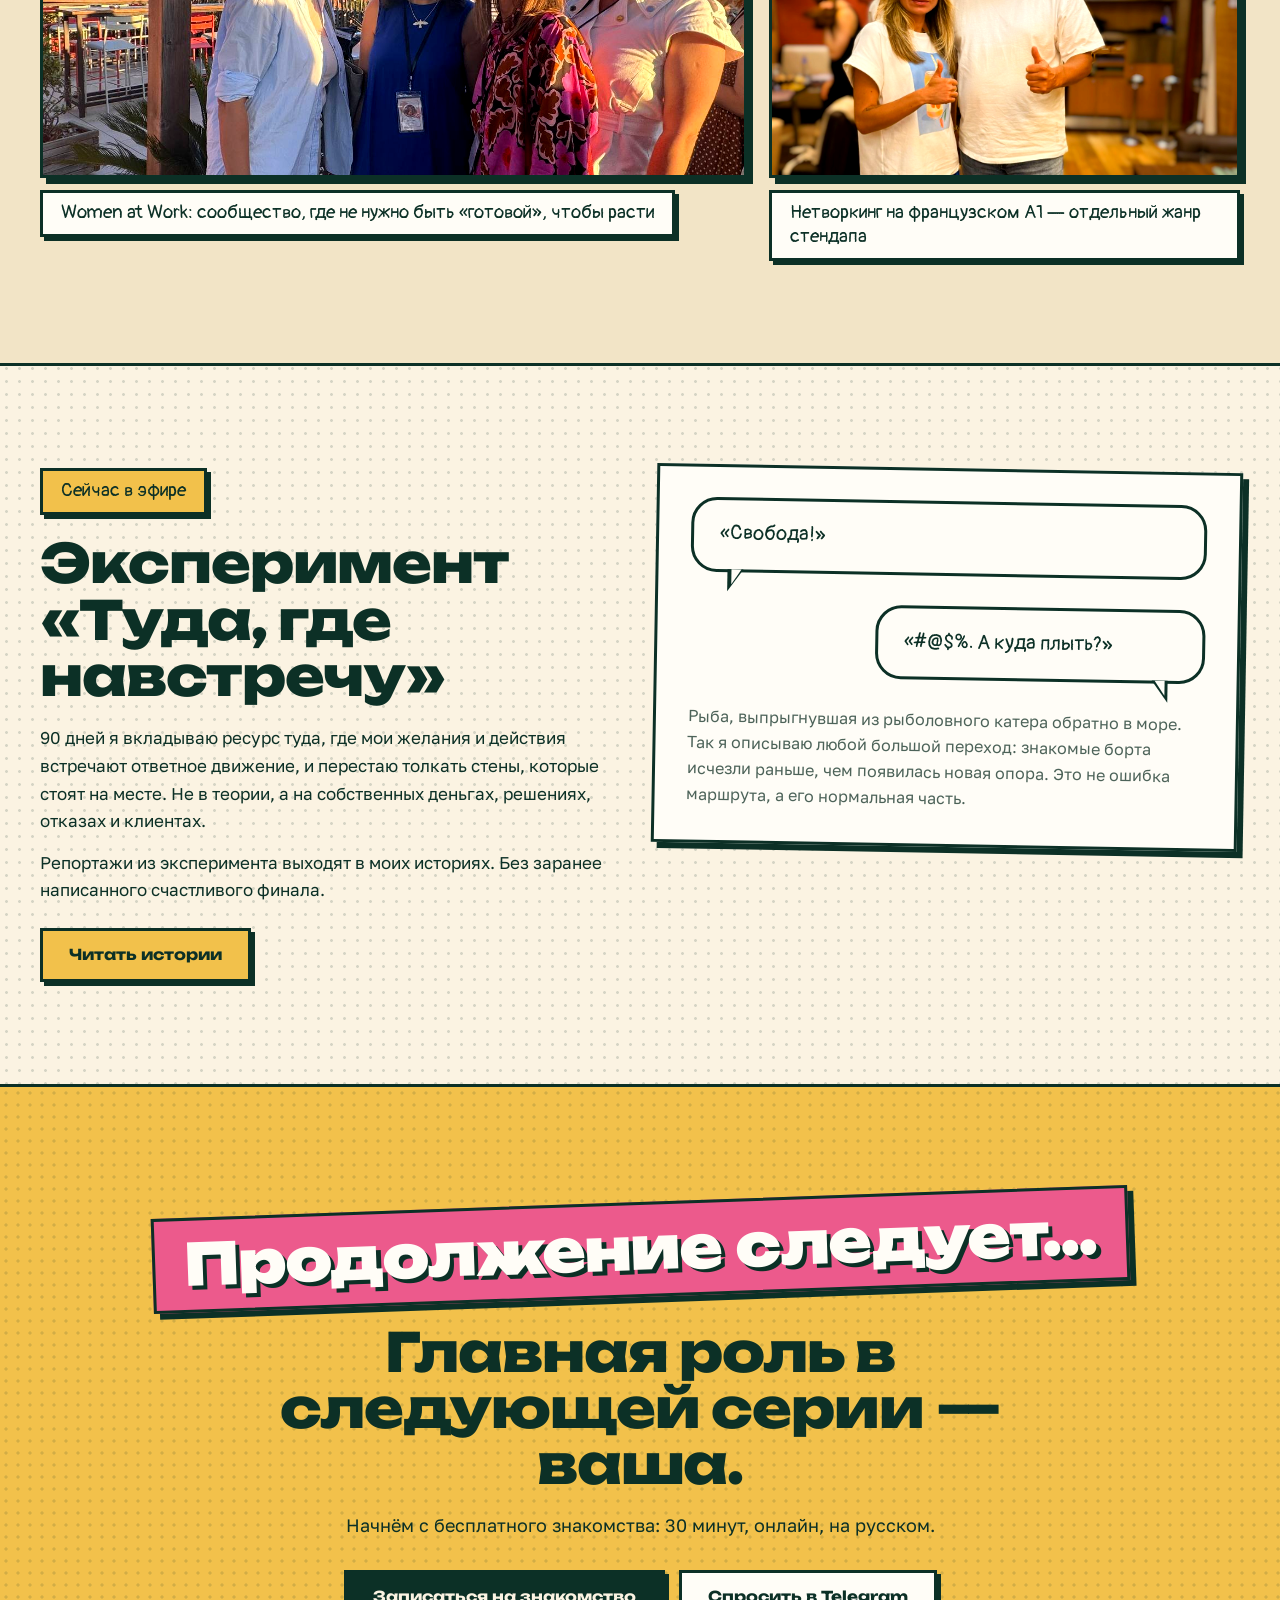
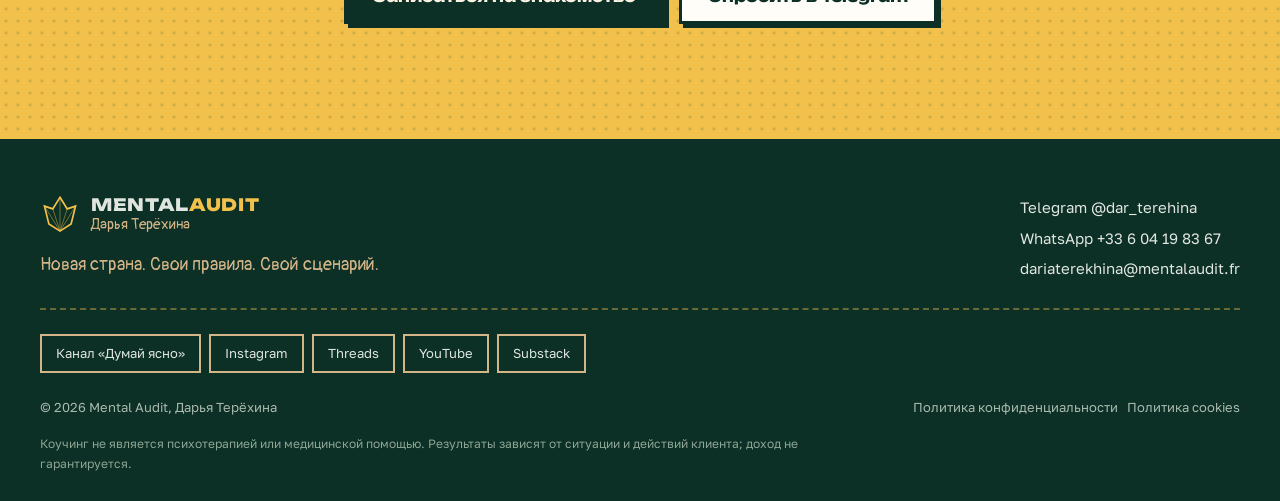
==== commit a0aaf303: "Страница «Ближний круг»: программа «Туда, где навстречу» Новая страница krug.html, фото для неё и пу" ====
--- a/about.html
+++ b/about.html
@@ -29,6 +29,7 @@
       <a href="about.html" aria-current="page">Обо мне</a>
       <a href="blog.html">Истории</a>
       <a href="certificates.html">Сертификаты</a>
+      <a href="krug.html">Ближний круг</a>
       <a class="btn btn-gold" href="https://cal.com/daria-mentalaudit/%D1%81%D0%B5%D1%81%D1%81%D0%B8%D1%8F-%D0%B7%D0%BD%D0%B0%D0%BA%D0%BE%D0%BC%D1%81%D1%82%D0%B2%D0%BE" target="_blank" rel="noopener">Знакомство, 30 мин</a>
     </nav>
   </div>
